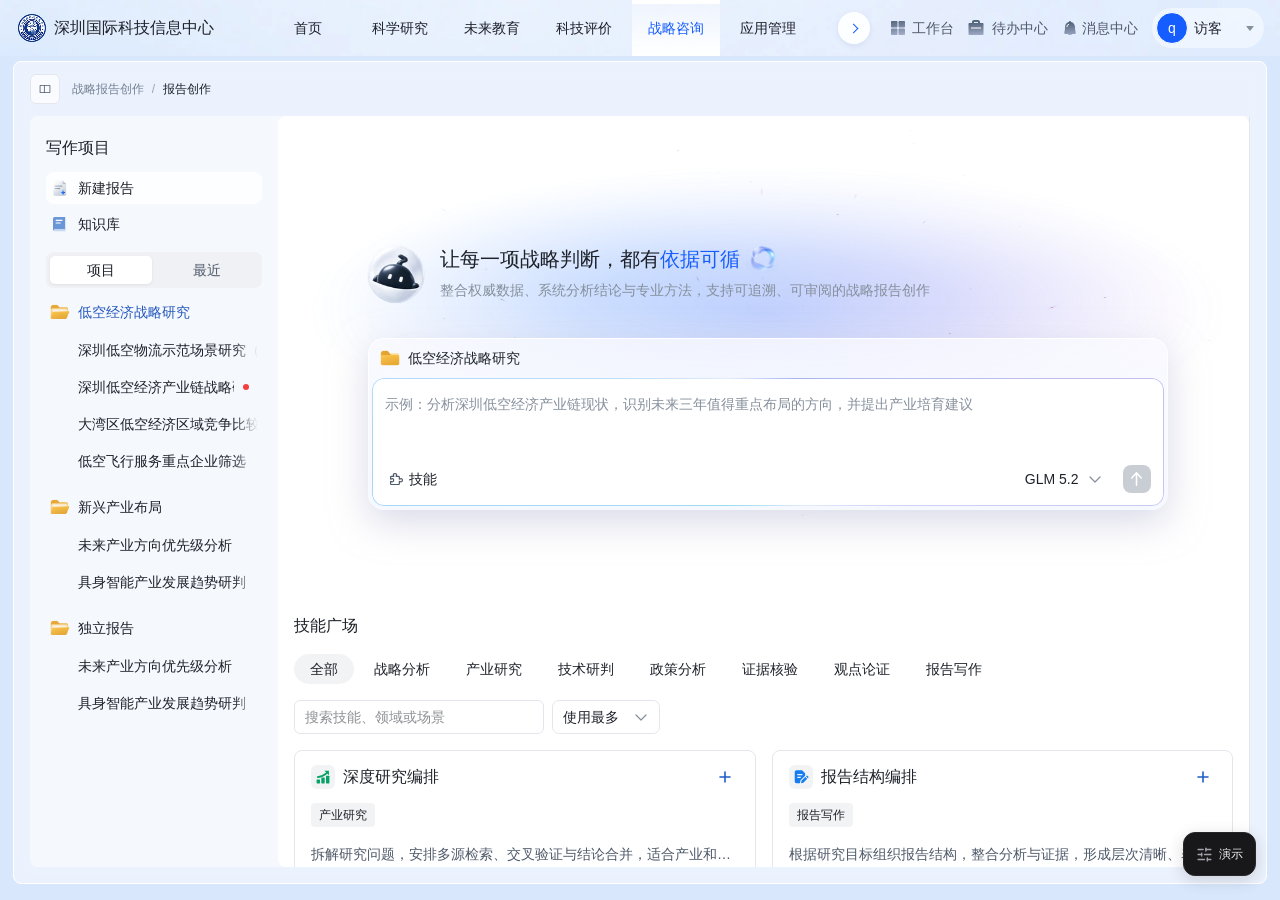
==== index.html @ f379f823 "按迁移需求调整报告大纲编辑、生成过程和成稿查看" ====
<!DOCTYPE html>
<html lang="zh-CN">
  <head>
    <meta charset="UTF-8" />
    <meta http-equiv="Content-Security-Policy" content="default-src 'none'; script-src 'self'; style-src 'self' 'unsafe-inline'; img-src 'self' data:; font-src 'self'; connect-src 'none'; form-action 'none'; base-uri 'none'; object-src 'none'; frame-src 'self'; worker-src 'none'">
    <meta name="referrer" content="no-referrer">
    <meta name="viewport" content="width=device-width, initial-scale=1.0" />
    <title>战略咨询 · 智能创作报告｜深圳国际科技信息中心</title>
    <script src="./assets/model-registry.js?v=acac9aefc975"></script>
    <script defer src="./assets/model-management.js?v=50a662c7a06e"></script>
    <script defer src="./assets/model-settings-route.js?v=9d9453cc9635"></script>
    <link rel="stylesheet" href="./assets/model-management.css?v=1a4a1f4fd257">
    <link rel="stylesheet" href="./assets/model-settings.css?v=d64afa337898">
    <script src="./assets/session-report-content.js?v=e255a6c7d89d"></script>
    <script src="./assets/skill-catalog.js?v=a72c9f628dfe"></script>
    <script src="./assets/session-reports.js?v=f24bbb77741a"></script>
    <script src="./assets/session-example.js?v=c5b3fd379ead"></script>
    <script type="module" crossorigin src="./assets/home-_0B7HH4c.js?v=271691c9808b"></script>
    <link rel="modulepreload" crossorigin href="./assets/FlowRouter-DaE8lE-W.js?v=b90302ca3113">
    <link rel="stylesheet" crossorigin href="./assets/FlowRouter-BiiN3n4-.css?v=4b60c6423805">
    <link rel="stylesheet" href="./assets/resource-libraries.css?v=59cd1330b99b">
    <link rel="stylesheet" href="./assets/skill-picker.css?v=b2ccf8cc7664">
    <link rel="stylesheet" href="./assets/skill-gallery-updates.css?v=fc68c3d01e63">

    <link rel="icon" type="image/png" href="./assets/portal-brand.png">
    <link rel="stylesheet" href="./assets/portal-topbar.css?v=4dbd33f7f216">
    <link rel="stylesheet" href="./assets/portal-navigation-scroll.css?v=28cd275243b8">
    <link rel="stylesheet" href="./assets/strategy-shell.css?v=2fd53569d5f2">
    <link rel="stylesheet" href="./assets/outline-review.css?v=1b943e0e6b43">
    <link rel="stylesheet" href="./assets/clarification-dock.css?v=96b7bb4806b4">
    <script defer src="./assets/portal-menu.js?v=59cfa9858699"></script>
    <script defer src="./assets/portal-navigation-scroll.js?v=41ed97416c3a"></script>
    <link rel="stylesheet" href="./assets/workspace-navigation.css?v=ef19a377187b">
    <link rel="stylesheet" href="./assets/writing-projects.css?v=554077d0253b">
    <link rel="stylesheet" href="./assets/report-composer-layout.css?v=b2a1b7ce0a19">
  </head>
  <body>
  <header class="site-header topbar" id="siteHeader">
    <div class="header-inner">
      <div class="brand-lockup">
        <a class="brand-home" href="https://icapk.github.io/gkx-ai-strategy-portal/" aria-label="返回深圳国际科技信息中心首页">
          <img src="assets/portal-brand.png" width="28" height="28" alt="">
          <span>深圳国际科技信息中心</span>
        </a>
      </div>
      <nav class="desktop-nav" id="desktopNav" aria-label="主导航">
        <a class="nav-trigger portal-glass-tab home-nav-trigger" href="https://icapk.github.io/gkx-ai-strategy-portal/">首页</a>
        <button class="nav-trigger portal-glass-tab" type="button" data-portal-group="research" aria-controls="megaMenu" aria-expanded="false">科学研究</button>
        <button class="nav-trigger portal-glass-tab" type="button" data-portal-group="education" aria-controls="megaMenu" aria-expanded="false">未来教育</button>
        <button class="nav-trigger portal-glass-tab" type="button" data-portal-group="evaluation" aria-controls="megaMenu" aria-expanded="false">科技评价</button>
        <button class="nav-trigger portal-glass-tab is-active" type="button" data-portal-group="strategy" aria-controls="megaMenu" aria-expanded="false" aria-current="true">战略咨询</button>
        <button class="nav-trigger portal-glass-tab" type="button" data-portal-group="applications" aria-controls="megaMenu" aria-expanded="false">应用管理</button>
        <button class="nav-trigger portal-glass-tab" type="button" data-portal-group="voice" aria-controls="megaMenu" aria-expanded="false">语音模块</button>
        <button class="nav-trigger portal-glass-tab" type="button" data-portal-group="subscriptions" aria-controls="megaMenu" aria-expanded="false">关键数据更新订阅推送系统</button>
        <button class="nav-trigger portal-glass-tab" type="button" data-portal-group="intelligence" aria-controls="megaMenu" aria-expanded="false">科技情报挖掘</button>
        <button class="nav-trigger portal-glass-tab" type="button" data-portal-group="aiStrategy" aria-controls="megaMenu" aria-expanded="false">AI战略咨询</button>
        <button class="nav-trigger portal-glass-tab" type="button" data-portal-group="aiEducation" aria-controls="megaMenu" aria-expanded="false">AI教育</button>
        <button class="nav-trigger portal-glass-tab" type="button" data-portal-group="aiResearch" aria-controls="megaMenu" aria-expanded="false">AI科研</button>
        <button class="nav-trigger portal-glass-tab" type="button" data-portal-group="permissions" aria-controls="megaMenu" aria-expanded="false">权限管理</button>
        <button class="nav-trigger portal-glass-tab" type="button" data-portal-group="review" aria-controls="megaMenu" aria-expanded="false">审核工作台</button>
        <button class="nav-trigger portal-glass-tab" type="button" data-portal-group="cluster" aria-controls="megaMenu" aria-expanded="false">集群服务</button>
      </nav>
      <div class="header-actions">
        <nav class="utility-nav" aria-label="快捷导航">
          <div class="utility-group">
            <button class="utility-trigger" type="button" aria-controls="portalWorkbenchMenu" aria-expanded="false"><span>工作台</span></button>
            <div class="utility-menu" id="portalWorkbenchMenu" hidden>
              <a class="utility-menu-entry" href="https://icapk.github.io/gkx-ai-strategy-portal/apps/research-reading/dist/index.html?view=research&amp;v=20260919-local-candidate">智能科研</a>
              <a class="utility-menu-entry" href="https://icapk.github.io/gkx-ai-strategy-portal/apps/research-reading/dist/index.html?view=reading&amp;v=20260919-local-candidate">智能阅读</a>
            </div>
          </div>
        </nav>
        <a class="utility-trigger ticket-service-button" href="https://icapk.github.io/gkx-ai-strategy-portal/portal-ticket-service.html?v=20261013-arco-buttons-1"><span>待办中心</span></a>
        <div class="message-center-wrap">
          <button class="message-center-button" type="button" aria-label="消息中心" aria-controls="portalMessageMenu" aria-expanded="false"><span class="message-center-label">消息中心</span></button>
          <div class="utility-menu" id="portalMessageMenu" hidden>
            <a class="utility-menu-entry" href="https://icapk.github.io/gkx-ai-strategy-portal/">前往门户查看消息</a>
          </div>
        </div>
        <button class="mobile-menu-button" id="mobileMenuButton" type="button" aria-label="打开导航菜单" aria-controls="mobileDrawer" aria-expanded="false">
          <svg viewBox="0 0 24 24" aria-hidden="true"><path d="M18 18v2H6v-2zm3-7v2H3v-2zm-3-7v2H6V4z"></path></svg>
        </button>
        <div class="profile-wrap">
          <button class="profile-button" type="button" aria-label="打开个人中心菜单" aria-controls="profileMenu" aria-expanded="false">
            <span class="profile-avatar" aria-hidden="true">q</span><span class="personal-trigger-label">访客</span>
          </button>
          <div class="profile-menu" id="profileMenu" hidden>
            <a class="profile-menu-item personal-center-entry" href="https://icapk.github.io/gkx-ai-strategy-portal/?page=personal-center">进入个人中心</a>
          </div>
        </div>
      </div>
    </div>
    <section class="mega-menu" id="megaMenu" aria-labelledby="megaMenuTitle" hidden>
      <div class="mega-inner">
        <h2 class="mega-menu-title" id="megaMenuTitle"></h2>
        <div class="mega-grid" id="megaGrid"></div>
      </div>
    </section>
  </header>
  <div class="mobile-backdrop" id="mobileBackdrop" hidden></div>
  <aside class="mobile-drawer" id="mobileDrawer" aria-label="移动端导航" hidden>
    <nav class="mobile-nav" id="mobileNav" aria-label="移动端主导航"></nav>
  </aside>
    <div id="root"></div>
  </body>
</html>
---- assets/model-management.css ----
.wm-settings {
  --wm-ink: #1d2939;
  --wm-muted: #627086;
  --wm-border: #dce4ef;
  --wm-blue: #165dff;
  box-sizing: border-box;
  width: 100%;
  height: 100%;
  overflow: auto;
  background: white;
  color: var(--wm-ink);
  font: 14px/1.55 -apple-system, BlinkMacSystemFont, "PingFang SC", "Microsoft YaHei", sans-serif;
  text-align: left;
}
.wm-settings *, .wm-settings *::before { box-sizing: border-box; }
.wm-settings .wm-layout {
  padding: 0 clamp(14px, 2vw, 28px) 24px;
}
.wm-settings button { font: inherit; cursor: pointer; }
.wm-settings :is(button, input):focus-visible {
  outline: 2px solid var(--wm-blue);
  outline-offset: 2px;
}
.wm-settings .wm-button svg {
  flex: none;
  width: 15px;
  height: 15px;
  fill: none;
  stroke: currentColor;
  stroke-width: 1.65;
  stroke-linecap: round;
  stroke-linejoin: round;
}
.wm-settings .wm-toolbar {
  display: flex;
  align-items: center;
  gap: 8px;
  min-height: 60px;
  padding: 12px 0;
}
.wm-settings h1, .wm-settings h2 {
  margin: 0;
  color: var(--wm-ink);
  font-weight: 600;
  letter-spacing: normal;
}
.wm-settings h1 { margin-inline-end: auto; font-size: 16px; line-height: 24px; }
.wm-settings h1:focus { outline: none; }
.wm-settings h2 { font-size: 18px; line-height: 26px; }
.wm-settings .wm-button {
  display: inline-flex;
  align-items: center;
  justify-content: center;
  gap: 7px;
  min-height: 34px;
  padding: 5px 14px;
  background: white;
  border: 1px solid #cdd7e5;
  border-radius: 6px;
  color: #33465f;
  font-size: 14px;
}
.wm-settings .wm-button:hover { background: #f5f8fd; border-color: #aabbd4; }
.wm-settings .wm-button.wm-primary { background: var(--wm-blue); border-color: var(--wm-blue); color: white; }
.wm-settings .wm-button.wm-primary:hover { background: #104bce; border-color: #104bce; }
.wm-settings .wm-table-scroll { overflow-x: auto; border: 1px solid var(--wm-border); border-radius: 7px; }
.wm-settings table { width: 100%; min-width: 600px; border-collapse: collapse; table-layout: fixed; text-align: left; }
.wm-settings .wm-col-name { width: 23%; }
.wm-settings .wm-col-address { width: 43%; }
.wm-settings .wm-col-state { width: 15%; }
.wm-settings .wm-col-actions { width: 19%; }
.wm-settings th, .wm-settings td { padding: 14px 16px; text-align: left; vertical-align: middle; }
.wm-settings th:first-child, .wm-settings td:first-child { padding-left: 24px; }
.wm-settings th {
  padding-block: 11px;
  background: #f5f8fc;
  border-bottom: 1px solid #e4eaf2;
  color: #4d5f78;
  font-size: 13px;
  font-weight: 550;
}
.wm-settings tbody tr + tr td { border-top: 1px solid #e8edf4; }
.wm-settings .wm-name { font-weight: 550; overflow-wrap: anywhere; }
.wm-settings .wm-address { color: #52657d; font-size: 13px; overflow-wrap: anywhere; }
.wm-settings .wm-default {
  display: inline-block;
  margin-left: 7px;
  padding: 1px 6px;
  vertical-align: 1px;
  border-radius: 4px;
  background: #edf3ff;
  color: #235ec6;
  font-size: 11px;
  line-height: 17px;
  font-weight: 500;
}
.wm-settings .wm-state {
  display: inline-flex;
  gap: 6px;
  align-items: center;
  padding: 2px 8px;
  border-radius: 5px;
  background: #f0f2f5;
  color: #657185;
  font-size: 12px;
  white-space: nowrap;
}
.wm-settings .wm-state::before { content: ""; width: 6px; height: 6px; border-radius: 50%; background: currentColor; }
.wm-settings .wm-state.wm-online { background: #eaf6ee; color: #26774b; }
.wm-settings .wm-actions { display: flex; align-items: center; flex-wrap: wrap; gap: 4px 12px; }
.wm-settings .wm-action { padding: 2px 0; background: none; border: 0; color: #1859ce; font-size: 13px; white-space: nowrap; }
.wm-settings .wm-action:hover { text-decoration: underline; }
.wm-settings .wm-empty { padding: 34px 16px; text-align: center; color: var(--wm-muted); }
.wm-settings .wm-result { margin: 12px 2px 0; color: #276742; }
.wm-settings :is(.wm-result, .wm-error):empty { display: none; }
.wm-settings .wm-result.wm-failure, .wm-settings .wm-error { color: #ac3535; }
.wm-settings .wm-dialog {
  position: fixed;
  inset: 0;
  width: min(460px, calc(100% - 32px));
  max-width: none;
  max-height: calc(100dvh - 32px);
  margin: auto;
  padding: 0;
  overflow: auto;
  border: 1px solid var(--wm-border);
  border-radius: 12px;
  background: white;
  box-shadow: 0 18px 64px #1a2b4d33;
  color: var(--wm-ink);
}
.wm-settings .wm-dialog:not([open]) { display: none; }
.wm-settings .wm-dialog::backdrop { background: #25344e52; }
.wm-settings .wm-dialog form { margin: 0; }
.wm-settings .wm-dialog h2 { padding: 19px 22px 14px; border-bottom: 1px solid #e8edf4; }
.wm-settings .wm-fields { display: grid; gap: 14px; padding: 17px 22px 20px; }
.wm-settings .wm-fields label { display: grid; gap: 6px; color: #344861; font-size: 13px; }
.wm-settings .wm-fields b { color: #bd4552; }
.wm-settings .wm-fields small { margin-left: 4px; color: var(--wm-muted); font-size: 12px; }
.wm-settings .wm-fields input {
  width: 100%;
  min-width: 0;
  height: 38px;
  padding: 7px 10px;
  border: 1px solid #c9d5e4;
  border-radius: 6px;
  background: white;
  color: var(--wm-ink);
  font: inherit;
}
.wm-settings .wm-fields input::placeholder { color: #8895a8; }
.wm-settings .wm-fields input:focus-visible { border-color: #6998ff; outline: 2px solid #e5eeff; outline-offset: 0; }
.wm-settings .wm-error { margin: 0; font-size: 13px; }
.wm-settings .wm-dialog footer { display: flex; justify-content: flex-end; gap: 8px; padding: 12px 22px; border-top: 1px solid #e8edf4; }
---- assets/model-settings.css ----
.workbench-model-menu-header {
  display: flex;
  align-items: center;
  justify-content: space-between;
  gap: 12px;
  padding: 6px 9px;
  font-size: 14px;
  line-height: 22px;
  font-weight: 550;
}
.model-settings-trigger {
  display: inline-grid;
  place-items: center;
  flex: none;
  width: 28px;
  height: 28px;
  border: 0;
  border-radius: 5px;
  background: transparent;
  color: #64748b;
  cursor: pointer;
}
.model-settings-trigger svg { width: 16px; height: 16px; }
.model-settings-trigger:hover, .model-settings-trigger:focus-visible {
  background: #edf3ff;
  color: #165dff;
}
.model-settings-trigger:focus-visible { outline: 2px solid #7da2f2; }
.workbench-model-default {
  margin-inline-start: 6px;
  padding: 1px 5px;
  border-radius: 4px;
  color: #285dc5;
  background: #edf3ff;
  font-size: 11px;
  line-height: 16px;
  white-space: nowrap;
}
.workbench-model-empty { padding: 8px; font-size: 13px; color: #65758b; }
#model-management-view { min-width: 0; min-height: 0; height: 100%; }
.workbench-model-option-name { min-width: 0; overflow-wrap: anywhere; }
---- assets/resource-libraries.css ----
/* Resource libraries share the typography and control sizes of the skill gallery. */
.lib-panel,.lib-dialog { color:var(--color-text); font-size:14px; line-height:1.55; text-align:start; }
.lib-panel { width:100%; min-width:0; padding-bottom:16px; }
.lib-toolbar { display:flex; align-items:center; justify-content:space-between; gap:12px; flex-wrap:wrap; margin-bottom:16px; }
.lib-grid { display:grid; grid-template-columns:repeat(2,minmax(0,1fr)); gap:14px; }
.lib-card { min-width:0; padding:16px 18px; border:1px solid var(--color-border); border-radius:10px; background:rgb(255 255 255 / 86%); }
.lib-dialog { position:fixed; inset:0; margin:auto; width:min(600px,calc(100% - 32px)); max-height:calc(100dvh - 32px); padding:0; border:1px solid #e2e7f0; border-radius:16px; background:linear-gradient(155deg,#fff 45%,#f7faff); overflow:hidden; box-shadow:0 18px 64px rgb(26 43 77 / 18%); }
.lib-dialog[open] { display:flex; flex-direction:column; }
.lib-dialog::backdrop { background:rgb(37 52 78 / 32%); backdrop-filter:blur(4px); }
.lib-head,.lib-foot { flex:none; display:flex; align-items:center; justify-content:space-between; gap:12px; padding:17px 22px; }
.lib-head h2 { min-width:0; overflow-wrap:anywhere; font-size:18px; line-height:26px; font-weight:600; }
.lib-head .close-button { flex:none; padding:0; cursor:pointer; }
.lib-head .close-button:hover { background:var(--color-hover); color:var(--color-secondary); }
.lib-body { min-height:0; padding:4px 22px 18px; overflow:auto; overscroll-behavior:contain; }
.lib-foot { border-top:1px solid var(--color-border); justify-content:flex-end; padding-block:12px; }
.lib-btn { display:inline-flex; align-items:center; justify-content:center; flex-shrink:0; padding:4px 10px; min-height:30px; border:1px solid var(--color-border); border-radius:6px; background:white; color:var(--color-text); font:inherit; font-size:13px; line-height:20px; cursor:pointer; }
.lib-btn:hover:not(:disabled) { background:#f3f6fc; color:var(--color-primary); }
.lib-btn.lib-primary { background:var(--color-primary); border-color:var(--color-primary); color:white; }
.lib-btn.lib-primary:hover:not(:disabled) { background:#124cd5; color:white; }
.lib-panel button:focus-visible,.lib-dialog :is(button,summary):focus-visible { outline:2px solid var(--color-primary); outline-offset:2px; }
.lib-btn:disabled { opacity:.48; cursor:default; }
.lib-field { min-width:0; padding:6px 10px; border:1px solid var(--color-border); border-radius:6px; background:white; color:var(--color-text); font:inherit; }
.lib-empty { padding:32px 16px; text-align:center; color:var(--color-secondary); line-height:1.65; }
.lib-tag { display:inline-block; border-radius:4px; padding:2px 7px; background:#f2f4f8; color:var(--color-secondary); font-size:12px; font-weight:400; }
.lib-muted { color:var(--color-secondary); font-size:13px; }
.lib-error { color:#a32c27; }
.assignment-body { display:grid; gap:16px; }
.assignment-layout { display:grid; grid-template-columns:minmax(140px,.88fr) minmax(0,1.4fr); gap:18px; }
.assignment-layout section { min-width:0; }
.assignment-layout h3 { font-size:14px; font-weight:600; margin:4px 0; }
.assignment-heading,.assignment-form-actions { display:flex; align-items:center; justify-content:space-between; gap:6px; }
.assignment-heading { min-height:32px; }
.assignment-list { list-style:none; padding:0; margin:6px 0 0; }
.assignment-list li { display:flex; align-items:center; gap:4px; }
.assignment-project { text-align:left; flex:1; overflow-wrap:anywhere; }
.assignment-project,.assignment-add { padding:5px 8px; border-radius:5px; }
.assignment-project[aria-pressed=true],.assignment-add:hover { background:#edf3ff; color:var(--color-primary); }
.assignment-task-list { display:grid; margin-top:10px; gap:4px; }
.assignment-task-list label { display:flex; gap:8px; align-items:center; overflow-wrap:anywhere; padding:4px; }
.assignment-task-list input { accent-color:var(--color-primary); }
.assignment-form { display:grid; gap:10px; padding:14px; border-radius:8px; background:#f1f5fb; }
.assignment-form label { display:grid; gap:4px; }
.assignment-form-actions { justify-content:flex-end; }
.lib-linked-files { margin-top:14px; display:grid; gap:5px; }
.lib-linked-files summary { cursor:pointer; }
.lib-linked-files pre { white-space:pre-wrap; overflow-wrap:anywhere; max-height:190px; overflow:auto; }
@media(max-width:760px) { .lib-grid {grid-template-columns:minmax(0,1fr);} }
@media(max-width:480px) { .lib-head,.lib-foot {padding:12px 14px;} .lib-body{padding:2px 14px 14px;} .assignment-layout{grid-template-columns:1fr;gap:8px;} }

.kb-library,.kb-stack,.kb-file-copy { display:grid;gap:12px;min-width:0; }
.kb-spread,.kb-actions,.kb-pages,.kb-foot { display:flex;align-items:center;gap:10px;flex-wrap:wrap; }
.kb-spread { justify-content:space-between; }
.kb-actions { gap:6px; }
.kb-pages,.kb-foot { justify-content:flex-end; }
.kb-grid { align-items:stretch; }
.kb-card { display:grid;align-content:space-between;gap:12px;min-width:0; }
.kb-card h3,.kb-card p,.kb-stack h3 { margin:0; }
.kb-title { padding:0;border:0;text-align:start;background:none;color:inherit;font:inherit;font-weight:600;cursor:pointer;overflow-wrap:anywhere; }
.kb-title:hover { color:#165dff; }
.kb-dialog.lib-dialog { position:fixed;inset:0;margin:auto;width:min(590px,calc(100vw - 32px));max-width:calc(100vw - 32px);max-height:calc(100dvh - 48px);padding:0;border:1px solid #e2e6f0;border-radius:16px;background:white;color:#1d2129;box-shadow:0 14px 65px #27385928; }
.kb-dialog[open] { display:flex;flex-direction:column;overflow:hidden; }
.kb-dialog::backdrop { background:#1d294749; }
.kb-dialog .lib-head,.kb-dialog .lib-foot { flex-shrink:0;padding:16px 22px; }
.kb-dialog .lib-foot { border-top:1px solid #eef0f5; }
.kb-dialog .lib-head h2 { font-size:18px;margin:0; }
.kb-dialog .kb-body { min-height:0;overflow:auto;padding:4px 22px 18px; }
.kb-stack > .lib-field { width:100%; }
.kb-stack > label { font-weight:500; }
.kb-stack label + .lib-field { margin-top:-6px; }
.kb-required,.kb-error,.kb-danger { color:#b72828; }
.kb-library { container-type:inline-size; }
.kb-list-toolbar { justify-content:flex-start; gap:8px 16px; margin-bottom:0; }
.kb-search-actions { display:flex; align-items:center; gap:8px; width:min(100%, 400px); }
.kb-search-actions .kb-search { flex:1 1 0; min-width:0; height:36px; }
.kb-search-actions .lib-primary { flex:none; height:36px; padding-inline:14px; white-space:nowrap; }
.kb-list-toolbar .kb-stats { margin-inline-start:auto; justify-content:flex-end; font-size:12px; }
.kb-stats { display:flex; flex-wrap:wrap; align-items:center; gap:4px 12px; }
.kb-stats > span + span { display:inline-flex; align-items:center; gap:12px; }
.kb-stats > span + span::before { content:""; flex:none; height:1em; border-inline-start:1px solid var(--color-border); }
.kb-welcome {
  display:grid; grid-template-columns:auto minmax(0,max-content); align-items:center;
  justify-content:center; gap:12px 20px; padding:22px 20px;
  border:1px solid #dfe7f4; border-radius:10px; background:linear-gradient(110deg,#f1f6ff,#f9fbff 65%,#f6f8fd);
}
.kb-welcome h3 { margin:0; color:var(--color-text); font-size:16px; font-weight:600; line-height:24px; }
.kb-welcome p { margin:3px 0 0; color:var(--color-secondary); line-height:21px; }
.kb-folder-art { position:relative; display:block; width:54px; height:48px; }
.kb-folder-art::before {
  content:""; position:absolute; inset:7px 4px 3px 2px; background:#5485d9;
  clip-path:polygon(0 0,36% 0,45% 12%,100% 12%,100% 100%,0 100%); border-radius:5px;
}
.kb-folder-paper {
  position:absolute; inset:6px 9px 10px 10px; background:linear-gradient(white,#eff5ff);
  border:1px solid #c3d5f1; border-radius:3px; transform:rotate(5deg);
}
.kb-folder-paper::before { content:""; position:absolute; top:5px; left:5px; width:50%; height:2px; background:#bccfee; }
.kb-folder-front {
  position:absolute; inset:18px 2px 3px 2px; transform:skewX(-6deg); transform-origin:left bottom;
  border:1px solid #6396ee; border-radius:4px 5px 6px 5px;
  background:linear-gradient(145deg,#98bfff,#558ced);
}
@container (max-width: 560px) {
  .kb-welcome { grid-template-columns:auto minmax(0,1fr); justify-content:start; gap:10px 14px; padding:16px; }
}
@container (max-width: 320px) {
  .kb-stats > span + span::before { display:none; }
}
.kb-actions [aria-pressed="true"] { color:#165dff;background:#eef4ff; }
.kb-upload { display:grid;gap:10px;padding:18px;border:1px dashed #c6d4ef;border-radius:10px;background:#f7faff; }
.kb-files { margin:0;padding:0;list-style:none; }
.kb-files > li { display:flex;align-items:center;justify-content:space-between;gap:10px;border-bottom:1px solid #edf0f5;padding:10px 0; }
.kb-files > li:last-child { border-bottom:0; }
.kb-files .kb-actions { flex-shrink:0; }
.kb-file-copy { gap:3px; }
.kb-file-copy strong,.kb-content,.kb-card p { overflow-wrap:anywhere; }
.kb-file-copy small { color:#687387;font-size:12px; }
.kb-content { max-height:46dvh;overflow:auto;white-space:pre-wrap;background:#f6f8fc;border-radius:10px;padding:15px;margin:0;font:inherit;line-height:1.7; }
.kb-link { color:#165dff; }
@media(max-width:590px) {
  .kb-dialog .lib-head,.kb-dialog .lib-foot {padding:12px 14px;}
  .kb-dialog .kb-body {padding:4px 14px 12px;}
  .kb-files > li {flex-wrap:wrap;}
}
.kb-upload { width:100%;align-content:center;justify-items:center;cursor:pointer;color:#384861; }
.kb-upload small { color:#687387;font-size:12px; }
.kb-upload[data-dragging="true"] { border-color:#165dff;background:#eaf2ff; }

.tpl-library { min-width: 0; }
.tpl-toolbar, .tpl-bar, .tpl-inline, .tpl-tags, .tpl-card-actions, .tpl-tabs {
  display: flex; flex-wrap: wrap; align-items: center; gap: 8px;
}
.tpl-toolbar { align-items: center; justify-content: flex-start; gap: 12px; margin-block: 12px 16px; }
.tpl-toolbar > .tpl-field {
  display: grid; grid-template-columns: max-content minmax(0,1fr); align-items: center;
  column-gap: 8px; min-width: min(100%,146px); flex: 0 1 158px;
}
.tpl-toolbar > .tpl-field:nth-child(3) { flex: 1 1 220px; }
.tpl-toolbar > .tpl-inline { flex: none; }
.tpl-toolbar :is(.lib-select-trigger, input, .lib-btn) { height: 36px; }
.tpl-bar { justify-content: space-between; margin-block: 16px; gap: 12px; }
.tpl-tabs { gap: 4px; }
.tpl-tabs .lib-btn { border-color: transparent; background: transparent; }
.tpl-tabs .lib-btn[aria-pressed=true] { color: var(--color-primary); background: #eaf1ff; }
.tpl-grid { align-items: stretch; }
.tpl-card { min-width: 0; display: flex; flex-direction: column; gap: 10px; }
.tpl-card header, .tpl-history, .tpl-picker article { display: flex; align-items: center; justify-content: space-between; flex-wrap: wrap; gap: 10px; }
.tpl-card h3, .tpl-dialog h3 { margin: 0; font-weight: 600; font-size: 16px; line-height: 24px; }
.tpl-card header small { flex-shrink: 0; }
.tpl-card-actions { margin-top: auto; }
.tpl-summary { margin: 0; color: var(--color-secondary); line-height: 1.65; }
.tpl-dialog.tpl-wide { width: min(680px, calc(100% - 24px)); }
.tpl-dialog-body { min-height: 0; overscroll-behavior: contain; overflow-wrap: anywhere; }
.tpl-dialog-body > h3 { margin: 18px 0 8px; }
.tpl-dialog-body > h3:first-child { margin-top: 0; }
.tpl-dialog-body > .tpl-tags { margin-block: 6px 10px; }
.tpl-form, .tpl-share-controls { display: grid; gap: 14px; }
.tpl-form > .lib-btn { justify-self: start; }
.tpl-share-controls { border-top: 1px solid var(--color-border); padding-top: 16px; margin-top: 18px; }
.tpl-field { display: flex; min-width: 0; flex-direction: column; gap: 5px; font-size: 14px; }
.tpl-field > span { color: var(--color-secondary); font-size: 13px; }
.tpl-field input, .tpl-field textarea, button.lib-select-trigger {
  min-width: 0; width: 100%; border-radius: 7px; border: 1px solid var(--color-border);
  background: white; color: var(--color-text); padding: 7px 10px; line-height: 1.5;
}
button.lib-select-trigger {
  display:flex; align-items:center; justify-content:space-between; gap:8px;
  text-align:start; cursor:pointer; font:inherit; line-height:1.5;
}
.lib-select-trigger::after {
  content:""; flex:none; width:16px; height:16px;
  background:var(--color-muted); mask:url("../figma/img.svg") center / contain no-repeat;
}
.lib-select-value { min-width:0; overflow:hidden; white-space:nowrap; text-overflow:ellipsis; }
.lib-select-menu {
  width:max(224px,var(--radix-dropdown-menu-trigger-width,0px));
  max-width:min(calc(100vw - 24px),var(--radix-dropdown-menu-content-available-width,100vw));
  min-width:0; text-align:start;
}
.tpl-field textarea { resize: vertical; min-height: 54px; }
button.lib-select-trigger:is(:focus-visible,[data-state="open"]) {
  border-color: var(--text-field-focus-border);
  outline: none;
}
@media (forced-colors: active) {
  button.lib-select-trigger:focus-visible { outline: 1px solid Highlight; outline-offset:-1px; }
  .lib-select-trigger::after { forced-color-adjust:none; background:ButtonText; }
}
.tpl-columns, .tpl-style { display: grid; grid-template-columns: repeat(2,minmax(0,1fr)); gap: 12px; }
.tpl-style { grid-template-columns: repeat(4,minmax(0,1fr)); }
.tpl-section { display: grid; min-width: 0; gap: 10px; border: 1px solid var(--color-border); padding: 10px 14px 14px; border-radius: 10px; }
.tpl-section legend { padding-inline: 4px; font-weight: 600; }
.tpl-section .tpl-inline > .tpl-field { flex-grow: 1; }
.tpl-outline { padding-left: 1.55em; list-style-type: decimal; }
.tpl-outline > li { padding: 4px 0 4px 3px; }
.tpl-outline p, .tpl-outline ul { color: var(--color-secondary); font-size: .9em; }
.tpl-outline ul { list-style: disc; padding-inline-start: 1.3em; }
.tpl-picker { display: grid; margin-top: 12px; }
.tpl-history, .tpl-picker article { padding-block: 12px; border-bottom: 1px solid var(--color-border); }
.tpl-history:last-child, .tpl-picker article:last-child { border: 0; }
.tpl-history small, .tpl-picker article small { display: block; color: var(--color-secondary); margin-top: 2px; }
.tpl-danger, .tpl-error { color: #ae3029; }
@media(max-width: 540px) {
  .tpl-toolbar > .tpl-field { flex: 1 1 calc(50% - 6px); }
  .tpl-columns, .tpl-style { grid-template-columns: repeat(2,minmax(0,1fr)); }
  .tpl-bar { align-items: start; }
}
.tpl-drop { position: relative; display: grid; gap: 4px; padding: 16px; background: #f7faff; border: 1px dashed #b2c5e5; border-radius: 8px; cursor: pointer; }
.tpl-drop small { color: var(--color-secondary); }
.tpl-drop input { inset: 0; position: absolute; opacity: 0; width: 100%; height: 100%; cursor: pointer; }
.tpl-drop:focus-within { outline: 2px solid var(--color-primary); outline-offset: 2px; }
---- assets/skill-picker.css ----
.skill-picker-menu {
  display: flex;
  flex-direction: column;
  width: min(320px, calc(100vw - 20px));
  max-height: min(296px, var(--radix-dropdown-menu-content-available-height));
  overflow: hidden;
}
.skill-picker-search { flex: none; padding: 4px; }
.strategy-workspace [data-choosing-skills] .composer-entry-line { min-height: 0; }
.skill-picker-search input { height: 32px; width: 100%; }
.skill-picker-list {
  min-height: 0;
  overflow-y: auto;
  overscroll-behavior: contain;
  scrollbar-width: thin;
}
.skill-picker-row {
  width: 100%; min-height: 36px; padding: 4px 8px; gap: 8px;
  text-align: start; cursor: pointer; color: var(--color-text);
}
.skill-picker-name { flex: 1; min-width: 0; overflow-wrap: anywhere; }
.skill-picker-row > svg { color: var(--color-primary); flex: none; }
.skill-picker-row:is(:hover,[data-highlighted]) { background: #f2f3f5; }
.skill-picker-row:focus { outline: none; }
.skill-picker-row:focus-visible { background: #e6e8ec; }
@media (forced-colors: active) {
  .skill-picker-row:focus-visible { outline: 2px solid Highlight; outline-offset: -2px; }
}
.skill-picker-empty { margin: 0; padding: 16px 10px; color: var(--color-secondary); font-size: 13px; text-align: center; }
@media (any-pointer: coarse) {
  .skill-picker-row { min-height: 44px; }
}
---- assets/skill-gallery-updates.css ----
.skill-gallery-filters {
  display: flex;
  flex-wrap: wrap;
  align-items: center;
  width: 100%;
  gap: 8px;
}
.skill-gallery-filters .lib-field {
  flex: 0 1 250px;
  min-width: 0;
  height: 34px;
  font-size: 14px;
}
.skill-gallery-filters button.lib-select-trigger {
  width: auto;
  min-width: 108px;
  height: 34px;
  padding-block: 4px;
  font-size: 14px;
}
.skill-search-empty {
  width: 100%;
  padding: 16px;
  text-align: center;
  color: var(--color-secondary);
  font-size: 14px;
}
.skill-card .skill-tags { flex-wrap: wrap; }
.skill-card { cursor: pointer; }
.skill-card [data-slot="card-header"] { flex-wrap: wrap; gap: 6px 10px; }
.skill-card .skill-detail-actions { margin-inline-start: auto; gap: 8px; }
.skill-card-title-button {
  padding: 0;
  border: 0;
  border-radius: 3px;
  background: transparent;
  color: inherit;
  font: inherit;
  text-align: start;
  cursor: pointer;
}
.skill-card-title-button:focus-visible,
.skill-task-button:focus-visible {
  outline: 2px solid var(--color-primary);
  outline-offset: 2px;
}
.skill-task-button {
  flex: none;
  display: inline-grid;
  place-items: center;
  width: 28px;
  height: 28px;
  padding: 0;
  border: 0;
  border-radius: 3px;
  background: transparent;
  box-shadow: none;
  color: #205cc8;
  cursor: pointer;
}
.skill-task-button:disabled { cursor: default; color: var(--color-primary); background: transparent; }
.skill-detail-primary:disabled { cursor: default; opacity: .6; }
.skill-task-button:is(:hover,:active):enabled { color: var(--color-primary); background: transparent; }
.skill-detail-footer { flex-wrap: wrap; }
@media (any-pointer: coarse) {
  .skill-task-button { width: 44px; height: 44px; }
}
.skill-detail-meta { display: flex; flex-wrap: wrap; align-items: center; gap: 4px 9px; }
.skill-detail-meta time { margin-top: 2px; color: var(--color-secondary); font-size: 12px; line-height: 18px; }
.skill-detail-dismiss { flex: none; margin-inline-start: auto; align-self: flex-start; cursor: pointer; }
.skill-detail-dismiss:hover { background: var(--color-hover); }
.skill-detail-examples li {
  padding: 0;
  border: 1px solid #e1e6ee;
  border-radius: 8px;
  background: #fff;
  color: var(--color-text);
}
.skill-detail-examples button {
  display: flex;
  width: 100%;
  justify-content: space-between;
  align-items: center;
  gap: 12px;
  min-height: 40px;
  padding: 8px 12px;
  border-radius: inherit;
  color: inherit;
  text-align: start;
  cursor: pointer;
}
.skill-detail-examples button:hover { background: #f5f6f8; }
.skill-example-insert {
  flex: none;
  color: #295bb9;
  font-size: 12px;
  font-weight: 500;
  line-height: 18px;
}
.skill-detail-scenarios {
  grid-template-columns: repeat(3, minmax(0, 1fr));
  gap: 0;
  padding: 14px 0;
  border-radius: 8px;
  background: #f0f3f8;
}
.skill-detail-scenarios > div {
  grid-template-columns: minmax(0, 1fr);
  align-content: start;
  gap: 4px;
  padding-inline: 14px;
}
.skill-detail-scenarios > div + div { border-inline-start: 1px solid #d8dfe9; }
.skill-detail-scenarios dt { font-weight: 600; }
.skill-detail-scenarios dd { font-size: 13px; line-height: 20px; }
@media (max-width: 500px) {
  .skill-detail-scenarios { grid-template-columns: minmax(0, 1fr); padding: 0 12px; }
  .skill-detail-scenarios > div {
    grid-template-columns: 5.25em minmax(0, 1fr);
    align-items: baseline;
    gap: 10px;
    padding: 10px 0;
  }
  .skill-detail-scenarios > div + div { border-inline-start: 0; border-top: 1px solid #d8dfe9; }
  .skill-detail-examples button { min-height: 44px; }
}
@media (max-width: 540px) {
  .skill-gallery-filters .lib-field { flex: 1 0 100%; }
  .skill-gallery-filters button.lib-select-trigger { min-width: 0; flex: 1; }
}
---- assets/portal-topbar.css ----
/* Portal header styles adapted from the shared homepage navigation. */
#siteHeader.site-header.topbar {
  --portal-tab-width: 88px;
  --portal-header-ink: #1d2129;
  --portal-header-blue: #165dff;
  position: sticky;
  z-index: 28;
  top: 0;
  display: block;
  grid-column: 1 / -1;
  width: 100%;
  min-width: 0;
  height: var(--portal-header-height, 56px);
  padding: 0;
  border: 0;
  color: var(--portal-header-ink);
  background:
    url("portal-header-background.webp") center -156px / max(100%, 2000px) 1016px no-repeat,
    linear-gradient(110deg, #d5e7fc, #e8f1fe 50%, #e0e5fc);
  font-family: "PingFang SC", "Microsoft YaHei", "Noto Sans CJK SC", Arial, sans-serif;
}

#siteHeader [hidden],
#mobileBackdrop[hidden],
#mobileDrawer[hidden] {
  display: none !important;
}

#siteHeader a,
#mobileDrawer a {
  text-decoration: none;
}

#siteHeader :focus-visible,
#mobileDrawer :focus-visible {
  outline: 2px solid rgba(22, 93, 255, .38);
  outline-offset: -2px;
}

#siteHeader .header-inner {
  display: flex;
  width: 100%;
  min-width: 0;
  height: 100%;
  align-items: stretch;
  gap: 16px;
  padding: 0 16px;
}

#siteHeader .brand-lockup {
  display: flex;
  flex: 0 0 200px;
  align-items: center;
}

#siteHeader .brand-home {
  display: inline-flex;
  width: 100%;
  height: 100%;
  align-items: center;
  gap: 8px;
  padding: 6px 2px;
  border-radius: 6px;
  color: var(--portal-header-ink);
  font-size: 16px;
  font-weight: 500;
  line-height: 24px;
  white-space: nowrap;
}

#siteHeader .brand-home img {
  display: block;
  flex: 0 0 28px;
  object-fit: contain;
}

#siteHeader .desktop-nav {
  display: flex;
  min-width: 0;
  flex: 1 1 auto;
  align-items: stretch;
  gap: 4px;
}

#siteHeader .nav-trigger {
  position: relative;
  display: inline-flex;
  min-width: var(--portal-tab-width);
  height: 100%;
  flex: 0 0 auto;
  align-items: center;
  justify-content: center;
  padding: 9px 8px;
  border: 0;
  border-radius: 2px;
  color: var(--portal-header-ink);
  background: transparent;
  font-size: 14px;
  line-height: 22px;
  white-space: nowrap;
  transition: color 150ms ease, background-color 150ms ease;
}

#siteHeader .nav-trigger:hover {
  color: var(--portal-header-blue);
  background: rgba(255, 255, 255, .16);
}

#siteHeader .nav-trigger:is(.is-active, .is-current, .is-open, [aria-current="page"], [aria-expanded="true"]) {
  border-radius: 0;
  color: var(--portal-header-blue);
  background: linear-gradient(180deg, rgba(255, 255, 255, .24), #fff);
  font-weight: 500;
}

#siteHeader .nav-trigger:is(.is-active, .is-current, .is-open, [aria-current="page"], [aria-expanded="true"], :focus-visible)::after {
  position: absolute;
  inset: 0 0 auto;
  height: 4px;
  background: #fff;
  content: "";
}

#siteHeader .header-actions,
#siteHeader .utility-nav {
  display: flex;
  flex: 0 0 auto;
  align-items: center;
}

#siteHeader .header-actions {
  margin-left: auto;
}

#siteHeader :is(.utility-group, .message-center-wrap, .profile-wrap) {
  position: relative;
  display: flex;
  align-items: center;
}

#siteHeader :is(.utility-trigger, .message-center-button) {
  position: relative;
  display: inline-flex;
  height: 32px;
  flex: 0 0 auto;
  align-items: center;
  justify-content: center;
  gap: 4px;
  padding: 6px 11px;
  border: 0;
  border-radius: 22px;
  color: #4e5969;
  background: transparent;
  font-size: 14px;
  line-height: 20px;
  white-space: nowrap;
}

#siteHeader .message-center-button {
  width: 100px;
  gap: 2px;
}

#siteHeader :is(.utility-trigger, .message-center-button):is(:hover, :focus-visible, [aria-expanded="true"]) {
  border-radius: 4px;
  color: var(--portal-header-blue);
  background: rgba(11, 94, 184, .08);
}

#siteHeader :is(.utility-nav .utility-trigger, .ticket-service-button, .message-center-button)::before {
  display: block;
  width: 20px;
  height: 20px;
  flex: 0 0 20px;
  background: var(--portal-header-icon) center / 20px 20px no-repeat;
  content: "";
}

#siteHeader .utility-nav .utility-trigger {
  --portal-header-icon: url("figma-home-20261029/header-workbench.svg");
}

#siteHeader .utility-nav .utility-trigger:is(:hover, :focus-visible, [aria-expanded="true"]) {
  --portal-header-icon: url("figma-home-20261029/header-workbench-hover.svg");
}

#siteHeader .ticket-service-button {
  --portal-header-icon: url("figma-home-20261029/header-todo.svg");
  gap: 6px;
}

#siteHeader .ticket-service-button:is(:hover, :focus-visible, [aria-expanded="true"]) {
  --portal-header-icon: url("figma-home-20261029/header-todo-hover.svg");
}

#siteHeader .message-center-button {
  --portal-header-icon: url("figma-home-20261029/header-message.svg");
}

#siteHeader .message-center-button:is(:hover, :focus-visible, [aria-expanded="true"]) {
  --portal-header-icon: url("figma-home-20261029/header-message-hover.svg");
}

#siteHeader .mobile-menu-button,
#siteHeader :is(.utility-trigger, .message-center-button) svg {
  display: none;
}

#siteHeader .profile-wrap {
  height: 100%;
  margin-left: 16px;
}

#siteHeader .profile-button {
  display: flex;
  width: 112px;
  height: 40px;
  align-items: center;
  gap: 6px;
  padding: 4px 8px 4px 4px;
  border: 0;
  border-radius: 30px;
  color: var(--portal-header-ink);
  background: rgba(255, 255, 255, .48);
  font-size: 14px;
  line-height: 22px;
  white-space: nowrap;
}

#siteHeader .profile-button:is(:hover, :focus-visible, [aria-expanded="true"]) {
  color: var(--portal-header-blue);
  background: rgba(255, 255, 255, .86);
}

#siteHeader .profile-avatar {
  display: grid;
  width: 32px;
  height: 32px;
  flex: 0 0 32px;
  place-items: center;
  border-radius: 50%;
  color: #fff;
  background: url("profile-avatar-fill.svg") center / contain no-repeat, url("profile-avatar-bg.svg") center / contain no-repeat;
  font-size: 14px;
  font-weight: 500;
  line-height: 1;
}

#siteHeader .personal-trigger-label {
  min-width: 0;
  overflow: hidden;
  text-overflow: ellipsis;
}

#siteHeader .profile-button::after {
  width: 12px;
  height: 12px;
  flex: 0 0 12px;
  margin-left: auto;
  background: url("profile-caret-down.svg") center / contain no-repeat;
  content: "";
}

#siteHeader :is(.utility-menu, .profile-menu) {
  position: absolute;
  z-index: 2;
  right: 0;
  width: 160px;
  max-width: calc(100vw - 32px);
  top: calc(100% + 4px);
  padding: 4px;
  border: 1px solid #e5e6eb;
  border-radius: 4px;
  background: #fff;
  box-shadow: 0 4px 10px rgba(0, 0, 0, .10);
}

#siteHeader .utility-menu::before {
  position: absolute;
  inset: -5px 0 auto;
  height: 5px;
  content: "";
}

#siteHeader .profile-menu {
  top: calc(100% - 6px);
  width: 232px;
  padding: 12px;
  border: 0;
  border-radius: 12px;
  box-shadow: 0 12px 36px rgba(35, 56, 97, .14);
}

#siteHeader :is(.utility-menu-entry, .profile-menu-item) {
  display: flex;
  min-height: 40px;
  align-items: center;
  justify-content: space-between;
  gap: 8px;
  padding: 0 12px;
  border-radius: 2px;
  color: var(--portal-header-ink);
  font-size: 14px;
  line-height: 22px;
}

#siteHeader .profile-menu-item {
  min-height: 44px;
  border-radius: 6px;
  color: #364152;
  font-weight: 500;
}

#siteHeader :is(.utility-menu-entry, .profile-menu-item):is(:hover, :focus-visible) {
  background: #f2f3f5;
}

#siteHeader .profile-menu-item:is(:hover, :focus-visible) {
  color: var(--portal-header-blue);
}

#siteHeader .mega-menu {
  position: absolute;
  inset: 100% 0 auto;
  border-bottom: 1px solid rgba(255, 255, 255, .90);
  background: linear-gradient(110deg, rgba(248, 251, 255, .99), rgba(234, 243, 255, .99));
  box-shadow: 0 12px 28px rgba(52, 84, 127, .08);
}

#siteHeader .mega-inner {
  position: relative;
  width: min(100%, 1440px);
  margin: 0 auto;
  padding: 24px 32px 28px 256px;
}

#siteHeader .mega-menu-title {
  position: absolute;
  top: 24px;
  left: 48px;
  display: flex;
  height: 44px;
  align-items: center;
  margin: 0;
  font-size: 20px;
  font-weight: 500;
  line-height: 28px;
}

#siteHeader .mega-grid {
  display: grid;
  grid-template-columns: repeat(3, minmax(0, 1fr));
  gap: 8px 40px;
}

#siteHeader .menu-entry,
#mobileDrawer .menu-entry {
  display: flex;
  width: 100%;
  min-height: 44px;
  align-items: center;
  justify-content: space-between;
  gap: 12px;
  padding: 0 12px;
  border-radius: 4px;
  color: #273446;
  font-size: 16px;
  line-height: 24px;
}

#siteHeader a.menu-entry:is(:hover, :focus-visible) {
  color: var(--portal-header-blue);
  background: #e8f3ff;
}

:is(#siteHeader, #mobileDrawer) .menu-entry[aria-disabled="true"] {
  color: #86909c;
}

#mobileBackdrop,
#mobileDrawer {
  display: none;
}

@media (1280px <= width <= 1359px) {
  #siteHeader .header-inner { gap: 8px; }
  #siteHeader .profile-wrap { margin-left: 8px; }
  #siteHeader :is(.utility-trigger, .message-center-button) { padding: 6px; }
  #siteHeader .message-center-button { width: 90px; }
}

@media (max-width: 1279px) {
  #siteHeader .header-inner {
    align-items: center;
    gap: 0;
  }

  #siteHeader .brand-lockup { flex: 0 0 auto; }
  #siteHeader .brand-home { height: 40px; font-size: 14px; }
  #siteHeader .header-actions { height: 40px; }
  #siteHeader :is(.desktop-nav, .utility-nav, .ticket-service-button, .mega-menu) { display: none; }

  #siteHeader .mobile-menu-button {
    display: grid;
    width: 20px;
    height: 20px;
    order: 1;
    place-items: center;
    padding: 0;
    border: 0;
    border-radius: 4px;
    color: #4e5969;
    background: transparent;
  }

  #siteHeader .mobile-menu-button svg {
    width: 20px;
    height: 20px;
    fill: currentColor;
    stroke: none;
  }

  #siteHeader .message-center-wrap { order: 2; margin-left: 12px; }
  #siteHeader .message-center-button { width: 20px; height: 20px; padding: 0; }
  #siteHeader :is(.message-center-label, .personal-trigger-label),
  #siteHeader .profile-button::after { display: none; }

  #siteHeader .profile-wrap { order: 3; }

  #siteHeader .profile-button {
    width: 32px;
    height: 32px;
    justify-content: center;
    padding: 3.2px;
  }

  #siteHeader .profile-avatar {
    width: 25.6px;
    height: 25.6px;
    flex-basis: 25.6px;
    font-size: 12px;
  }

  #siteHeader:has(#mobileMenuButton[aria-expanded="true"]) {
    z-index: 29;
    background: #fff;
    pointer-events: none;
  }

  #siteHeader:has(#mobileMenuButton[aria-expanded="true"]) :is(.brand-lockup, .message-center-wrap, .profile-wrap) {
    visibility: hidden;
  }

  #siteHeader #mobileMenuButton[aria-expanded="true"] {
    position: fixed;
    top: calc(var(--portal-header-height, 64px) + 4px);
    right: 16px;
    color: var(--portal-header-blue);
    pointer-events: auto;
  }

  #siteHeader #mobileMenuButton[aria-expanded="true"] svg { opacity: 0; }

  #siteHeader #mobileMenuButton[aria-expanded="true"]::before,
  #siteHeader #mobileMenuButton[aria-expanded="true"]::after {
    position: absolute;
    width: 14px;
    height: 1.5px;
    border-radius: 1px;
    background: currentColor;
    content: "";
  }

  #siteHeader #mobileMenuButton[aria-expanded="true"]::before { transform: rotate(45deg); }
  #siteHeader #mobileMenuButton[aria-expanded="true"]::after { transform: rotate(-45deg); }

  #mobileBackdrop,
  #mobileDrawer {
    position: fixed;
    inset: var(--portal-header-height, 64px) 0 0;
    display: block;
  }

  #mobileBackdrop { z-index: 27; background: rgba(29, 33, 41, .50); }

  #mobileDrawer {
    z-index: 28;
    overflow-y: auto;
    overscroll-behavior: contain;
    background: #fff;
    font-family: "PingFang SC", "Microsoft YaHei", "Noto Sans CJK SC", Arial, sans-serif;
  }

  #mobileDrawer .mobile-nav { padding: 43px 16px 34px; }

  #mobileDrawer .mobile-group {
    padding-bottom: 8px;
    border-bottom: 1px solid #e5e6eb;
  }

  #mobileDrawer .mobile-group + .mobile-group { padding-top: 8px; }

  #mobileDrawer .mobile-primary {
    display: flex;
    width: 100%;
    min-height: 32px;
    align-items: center;
    justify-content: space-between;
    gap: 12px;
    padding: 4px 0 4px 8px;
    border: 0;
    color: #1d2129;
    background: transparent;
    font-size: 16px;
    font-weight: 500;
    line-height: 24px;
    text-align: left;
  }

  #mobileDrawer :is(.mobile-chevron, .mobile-direct-icon) {
    width: 16px;
    height: 16px;
    flex: 0 0 16px;
    fill: none;
    stroke: #86909c;
    stroke-width: 1.5;
  }

  #mobileDrawer .mobile-chevron { transform: rotate(-90deg); }
  #mobileDrawer .mobile-primary[aria-expanded="true"] .mobile-chevron { transform: none; }

  #mobileDrawer .mobile-submenu {
    display: grid;
    gap: 12px;
    margin-top: 8px;
    padding: 12px 8px;
    border-radius: 4px;
    background: #f2f3f5;
  }

  #mobileDrawer .menu-entry {
    min-height: 30px;
    padding: 4px 8px;
    color: #4e5969;
    font-size: 14px;
    line-height: 22px;
  }

  #mobileDrawer a.menu-entry:is(:hover, :focus-visible) { color: #1d2129; background: #e5e6eb; }
}

@media (prefers-reduced-motion: reduce) {
  #siteHeader .nav-trigger { transition: none; }
}
---- assets/portal-navigation-scroll.css ----
/* Overflow controls inherit the portal header's glass treatment. */
.portal-nav-scroll { display: contents; }
.portal-nav-scroll-button { display: none; }

:is(#siteHeader, #recHeader, .lp-header) .portal-nav-scroll.is-desktop {
  position: relative;
  display: flex;
  flex: 1 1 0;
  min-width: 0;
  height: 100%;
  align-self: stretch;
}

:is(#siteHeader, #recHeader, .lp-header) .portal-nav-scroll.is-desktop > nav {
  display: flex;
  flex: 1 1 auto;
  width: 100%;
  min-width: 0;
  height: 100%;
  flex-wrap: nowrap;
  overflow-x: auto;
  overflow-y: hidden;
  overscroll-behavior-x: contain;
  scrollbar-width: none;
}

.portal-nav-scroll.is-desktop > nav::-webkit-scrollbar { display: none; }
.portal-nav-scroll.is-desktop > nav > * { flex: 0 0 auto; }

:is(#siteHeader, #recHeader, .lp-header) .portal-nav-scroll.is-desktop :is(.nav-trigger, .portal-glass-tab) {
  width: auto;
  min-width: var(--portal-tab-width, 88px);
  flex: 0 0 auto;
  white-space: nowrap;
}

.portal-nav-scroll.is-desktop.is-overflowing > nav {
  padding-inline: 40px;
  scroll-padding-inline: 40px;
  --nav-fade-start: 0px;
  --nav-fade-end: 0px;
  --nav-mask-start: 0px;
  --nav-mask-end: 0px;
  -webkit-mask-image: linear-gradient(to right, transparent var(--nav-mask-start), #000 var(--nav-fade-start), #000 calc(100% - var(--nav-fade-end)), transparent calc(100% - var(--nav-mask-end)));
  mask-image: linear-gradient(to right, transparent var(--nav-mask-start), #000 var(--nav-fade-start), #000 calc(100% - var(--nav-fade-end)), transparent calc(100% - var(--nav-mask-end)));
}

/* Keep all text out of the 40px arrow area; fade only in the next 24px. */
.portal-nav-scroll.is-desktop.is-overflowing[data-can-scroll-left="true"] > nav { --nav-mask-start: 40px; --nav-fade-start: 64px; }
.portal-nav-scroll.is-desktop.is-overflowing[data-can-scroll-right="true"] > nav { --nav-mask-end: 40px; --nav-fade-end: 64px; }

.portal-nav-scroll.is-desktop .portal-nav-scroll-button {
  position: absolute;
  z-index: 2;
  top: 50%;
  display: grid;
  width: 32px;
  height: 32px;
  place-items: center;
  border: 1px solid rgba(255, 255, 255, .8);
  border-radius: 50%;
  padding: 0;
  color: #165dff;
  background: rgba(255, 255, 255, .9);
  box-shadow: 0 2px 6px rgba(52, 84, 127, .1);
  cursor: pointer;
  transform: translateY(-50%);
  transition: color 150ms ease, background-color 150ms ease;
}

.portal-nav-scroll-button[hidden] { display: none !important; }
.portal-nav-scroll-button[data-direction="left"] { left: 4px; }
.portal-nav-scroll-button[data-direction="right"] { right: 4px; }
.portal-nav-scroll.is-desktop .portal-nav-scroll-button:is(:hover, :focus-visible) { color: #165dff; background: #fff; }
.portal-nav-scroll.is-desktop .portal-nav-scroll-button:active { background: #e8f3ff; }
.portal-nav-scroll.is-desktop .portal-nav-scroll-button:focus-visible { outline: 2px solid rgba(22, 93, 255, .4); outline-offset: 2px; }
.portal-nav-scroll-chevron { width: 7px; height: 7px; border-top: 1.5px solid currentColor; border-right: 1.5px solid currentColor; transform: translateX(-1px) rotate(45deg); }
.portal-nav-scroll-button[data-direction="left"] .portal-nav-scroll-chevron { transform: translateX(1px) rotate(-135deg); }

@media (prefers-reduced-motion: reduce) {
  .portal-nav-scroll.is-desktop .portal-nav-scroll-button { transition: none; }
}
---- assets/strategy-shell.css ----
/* Reserve the workbench's navigation row for the shared portal header. */
:root { --portal-header-height: 56px; }
#siteHeader.site-header.topbar {
  position: absolute;
  inset: 0 0 auto;
}
#root [data-node-id="1:162"] { display: none; }
#root [data-node-id="1:61"] {
  top: calc(var(--portal-header-height) + 5px);
  height: calc(100% - var(--portal-header-height) - 21px);
}
/* Project navigation is inside the workbench, including on wide displays. */
@media (width > 1700px) {
  #root { --panel-left: 16px; }
}
@media (max-width: 1279px) {
  :root { --portal-header-height: 64px; }
}

.cf-result-heading { display:flex; align-items:center; justify-content:space-between; gap:1rem; margin-bottom:12px; }
.cf-result-heading p { margin:0; }
.cf-report-result .cf-view-report { background:#305ce0; color:white; border-color:#305ce0; }
.cf-report-result .cf-view-report:hover { background:#234bbf; }

/* The report and its dialogs share only the right-hand workspace. */
.writing-scroll-content:has(>.workbench-pane-bar) { height:100%; min-height:0; padding:0; display:grid; grid-template-rows:54px minmax(0,1fr); }
.writing-scroll-content[data-workflow-active=true]>.workbench-pane-bar + .home-workflow-slot { min-height:0; }
.workbench-session-pane { height:100%; min-height:0; display:grid; grid-template-rows:minmax(0,1fr); overflow:hidden; color:#1d2939; font:14px/1.55 -apple-system,BlinkMacSystemFont,"PingFang SC","Microsoft YaHei",sans-serif; }
.workbench-pane-bar { display:flex; align-items:center; gap:16px; min-width:0; padding:0 16px; border-bottom:1px solid #edf0f5; font:13px/1.55 -apple-system,BlinkMacSystemFont,"PingFang SC","Microsoft YaHei",sans-serif; color:#657287; }
.workbench-pane-bar [aria-controls="writing-project-panel"] { position:relative; inset:auto; flex:none; margin:0; }
.workbench-pane-path { display:flex; align-items:center; gap:10px; min-width:0; }
.workbench-pane-path span { overflow:hidden; white-space:nowrap; text-overflow:ellipsis; }
.workbench-pane-path i { color:#c4ccda; font-style:normal; }
.workbench-pane-path strong { color:#35455d; font-weight:550; white-space:nowrap; }
.workbench-report-frame { display:block; width:100%; height:100%; min-height:0; border:0; background:white; }
.workbench-session-empty { padding:36px; color:#657287; }
.sidebar-actions { display:grid; gap:3px; width:100%; padding-bottom:12px; border-bottom:1px solid #d6e0ee; }
.sidebar-libraries { display:grid; gap:2px; }
.sidebar-libraries button { display:flex; align-items:center; gap:10px; width:100%; padding:5px 6px; border:0; border-radius:7px; background:transparent; color:var(--color-text); font-size:14px; line-height:22px; text-align:left; cursor:pointer; }
.sidebar-libraries :is(img,svg) { width:16px; height:16px; margin:0 1px; flex:none; color:#566880; }
.sidebar-libraries button:hover { background:#ffffffce; }
.sidebar-libraries button[aria-current="page"] { color:var(--color-primary); background:#e7efff; font-weight:500; }
.sidebar-libraries button:focus-visible,.project-session-list:focus-visible { outline:2px solid #4d79ef; outline-offset:-2px; }
.project-session-list { overscroll-behavior-y:contain; }
.writing-scroll-content[data-library-page]>.home-workflow-slot { display:none; }
.workbench-library-view { min-height:0; min-width:0; overflow:auto; overscroll-behavior:contain; padding:clamp(18px,2.4vw,36px); }
.workbench-library-view > .lib-panel { max-width:1260px; margin-inline:auto; }
.generation-workspace { min-height:0; display:grid; grid-template-columns:minmax(0,1fr); background:#fff; }
.generation-workspace[data-process=true] { grid-template-columns:minmax(0,1fr) minmax(0,1fr); }
.generation-thread, .generation-process { overflow:auto; min-width:0; padding:clamp(20px,2.3vw,40px); overscroll-behavior:contain; }
.generation-thread-inner { max-width:740px; margin:0 auto; }
.generation-query { width:fit-content; max-width:90%; margin:0 0 28px auto; padding:10px 16px; background:#f1f4f8; border-radius:12px 12px 3px 12px; white-space:pre-wrap; overflow-wrap:anywhere; }
.generation-message { display:flex; align-items:baseline; gap:8px; margin:20px 0 14px; }
.generation-mark { flex:none; align-self:flex-start; display:grid; place-items:center; width:22px; height:22px; border-radius:50%; color:#fff; background:#315be9; }
.generation-outline,.generation-plan { border:1px solid #e1e6ee; border-radius:8px; }
.generation-outline summary { display:flex; align-items:center; gap:10px; cursor:pointer; padding:10px 14px; background:#f5f6f8; border-radius:inherit; list-style:none; }
.generation-outline summary::-webkit-details-marker { display:none; }
.generation-outline summary::after { content:'⌄'; color:#738095; }
.generation-outline[open] summary::after { transform:rotate(180deg); }
.generation-confirmed { margin-left:auto; color:#137349; background:#e4f5ea; padding:2px 7px; border-radius:4px; font-size:12px; }
.generation-outline-body { padding:12px 18px; overflow-wrap:anywhere; }
.generation-outline-body :is(ol,ul) { padding-left:21px; margin:4px 0; }
.generation-outline-body ol { list-style:decimal; }
.generation-outline-body ul { list-style:disc; }
.generation-status { display:inline-flex; align-items:center; gap:8px; border:0; border-radius:22px; background:#eef3ff; color:#324d8f; padding:6px 12px; text-align:left; font:inherit; font-size:13px; cursor:pointer; }
.generation-caret { font-size:18px; line-height:1; }
.generation-spinner { flex:none; width:12px; height:12px; border:2px solid #d0dcfc; border-top-color:#365bdb; border-radius:50%; animation:generation-spin 1.2s linear infinite; }
@keyframes generation-spin { to {transform:rotate(360deg)} }
@media(prefers-reduced-motion:reduce){.generation-spinner {animation:none;}}
.generation-plan { margin-top:22px; padding:14px 16px; }
.generation-meter-label { display:flex; align-items:center; justify-content:space-between; gap:10px; font-size:13px; }
.generation-meter-label span { color:#6b778b; font-variant-numeric:tabular-nums; }
.generation-plan progress { width:100%; height:4px; display:block; margin:10px 0 8px; border:0; border-radius:10px; appearance:none; background:#edf1f8; color:#476be2; }
.generation-plan progress::-webkit-progress-bar { border-radius:10px; background:#edf1f8; }
.generation-plan progress::-webkit-progress-value { border-radius:10px; background:#476be2; }
.generation-plan progress::-moz-progress-bar { background:#476be2; }
.generation-chapters { list-style:none; padding:0; margin:0; }
.generation-chapters li { display:grid; grid-template-columns:14px minmax(0,1fr) auto; align-items:baseline; gap:7px; padding:6px 0; font-size:13px; overflow-wrap:anywhere; }
.generation-chapters small,.generation-note { color:#627086; font-size:12px; }
.generation-note { margin-top:12px; }
.generation-dot { align-self:center; width:12px; height:12px; border:1px solid #c8d2e1; border-radius:50%; display:grid; place-content:center; font-size:9px; }
.generation-chapters [data-state=current] .generation-dot { border:3px solid #5676de; }
.generation-chapters [data-state=done] .generation-dot { background:#169b60; color:white; border-color:#169b60; }
.generation-process { display:flex; flex-direction:column; border-left:1px solid #e2e7ee; padding-top:22px; }
.generation-process > header { display:flex; align-items:center; justify-content:space-between; border-bottom:1px solid #e7eaf0; padding-bottom:10px; }
.generation-close { color:#697689; font-size:22px; line-height:28px; width:30px; cursor:pointer; border:0; border-radius:5px; background:transparent; }
.generation-close:hover { background:#f0f4fa; }
.generation-starting { flex:1; display:flex; justify-content:center; align-items:center; flex-direction:column; gap:4px; color:#657287; }
.generation-loading-dots { color:#3a61de; letter-spacing:3px; font-weight:700; font-size:19px; }
.generation-process-log section { border-left:2px solid #d7e4dc; padding:1px 0 8px 14px; margin:16px 0; }
.generation-process-log section[data-current=true] { border-color:#5377e2; }
.generation-process-log small { color:#50735c; }
.generation-process-log section[data-current=true] small { color:#3657c5; }
.generation-process-log h3 { font-size:14px; margin:3px 0; }
.generation-process-log p { font-size:13px; color:#616f83; white-space:pre-line; overflow-wrap:anywhere; margin:0; }
---- assets/outline-review.css ----
.outline-review {
  --outline-ink: #1d2129;
  --outline-muted: #667085;
  --outline-line: #e5e6eb;
  --outline-blue: #165dff;
  --outline-paper: #f6f7f9;
  width: 100%;
  max-width: 810px;
  margin: 10px auto 22px;
  color: var(--outline-ink);
  font: 14px/1.55 -apple-system, BlinkMacSystemFont, "PingFang SC", "Microsoft YaHei", sans-serif;
}
.outline-review *, .outline-review *::before {box-sizing: border-box;}
.outline-review :is(h2,h3,h4,p,ol,ul,li,fieldset,legend) {margin: 0;}
.outline-review :is(ol,ul) {list-style:none; padding:0;}
.outline-review :is(button,input,textarea,select) {font: inherit;}
.outline-review :is(button,summary,select) {cursor:pointer;}
.outline-review button:disabled {cursor:not-allowed; opacity:.48;}
.outline-review :is(button,summary,input,textarea,select,[tabindex]):focus-visible {outline:2px solid #165dff;outline-offset:2px;}
.outline-card {border:1px solid var(--outline-line);border-radius:10px;background:#fff;}
.outline-card-head {display:flex;align-items:center;justify-content:space-between;min-height:44px;padding:9px 18px;list-style:none;background:#f1f2f5;border-radius:9px;color:var(--outline-ink);}
.outline-card[open] > .outline-card-head {border-radius:9px 9px 0 0;}
.outline-card-head::-webkit-details-marker, .outline-advanced>summary::-webkit-details-marker {display:none;}
.outline-card-head h2 {font-size:16px;font-weight:600;line-height:24px;color:inherit;}
.outline-card-head svg {color:#5f6876;transform:rotate(-90deg);}
.outline-card[open] > .outline-card-head svg {transform:none;}
.outline-card-body {padding:19px 22px 16px;}
.outline-review .outline-template {margin:0 0 12px;font-size:12px;color:var(--outline-muted);}
.outline-group {display:grid;grid-template-columns:80px minmax(0,1fr);position:relative;align-items:start;gap:12px;padding-bottom:12px;}
.outline-group:before {content:'';position:absolute;left:73px;top:11px;bottom:-12px;border-left:1px solid var(--outline-line);}
.outline-sections>.outline-group:last-child:before {bottom:12px;}
.outline-rail {display:flex;align-items:center;justify-content:space-between;min-height:25px;position:relative;}
.outline-rail:after {content:'';display:block;flex:none;width:8px;height:8px;margin-right:2px;border-radius:50%;background:#bdc5d1;border:2px solid #fff;box-shadow:0 0 0 1px var(--outline-line);}
.outline-rail :is(span,select) {width:57px;min-height:24px;text-align:center;text-align-last:center;padding:2px 4px;border:0;border-radius:4px;background:#edf2fb;color:#40516c;font-size:12px;line-height:20px;}
.outline-rail select {appearance:auto;}
.outline-paper {min-width:0;padding:5px 7px;background:var(--outline-paper);border-radius:4px;}
.outline-node {min-width:0;padding:6px 7px;border:1px solid transparent;border-radius:4px;}
.outline-paper.outline-node {padding:8px 13px;}
.outline-node:focus-within,.outline-node:hover,.outline-placeholder:focus-within {background:#fff;border-color:#dce2ed;}
.outline-node-line,.outline-block-tools {display:flex;align-items:center;gap:5px;}
.outline-grip {flex:none;display:inline-flex;cursor:grab;color:#8993a3;}
.outline-grip:active {cursor:grabbing;}
.outline-grip svg {width:14px;}
.outline-node-actions,.outline-move {display:inline-flex;align-items:center;gap:1px;flex:none;}
.outline-node-actions {margin-left:auto;}
.outline-move {opacity:0;}
.outline-node:hover .outline-move,.outline-node:focus-within .outline-move,.outline-placeholder:hover .outline-move,.outline-placeholder:focus-within .outline-move {opacity:1;}
.outline-icon {width:27px;height:27px;padding:3px;display:inline-grid;place-items:center;border:0;border-radius:4px;background:transparent;color:#666f7e;}
.outline-icon:hover:not(:disabled) {background:#eaf1ff;color:var(--outline-blue);}
.outline-name,.outline-description {width:100%;min-width:0;padding:4px 6px;border:1px solid transparent;border-radius:3px;line-height:22px;background:transparent;color:var(--outline-ink);}
.outline-review .outline-name {font-weight:550;}
.outline-review .outline-description {font-size:13px;color:#535f70;}
.outline-review :is(.outline-name,.outline-description)::placeholder {color:#9aa1ad;}
.outline-review :is(.outline-name,.outline-description):focus {outline:none;box-shadow:0 0 0 1px #6b97ff;background:#fff;}
.outline-review .outline-sublist {padding-left:22px;}
.outline-sub {margin-top:4px;}
.outline-advanced {margin:1px 0 1px 5px;}
.outline-advanced>summary {list-style:none;display:inline-flex;align-items:center;gap:2px;font-size:12px;line-height:23px;color:#475566;}
.outline-advanced>summary svg {width:13px;height:13px;transform:rotate(-90deg);}
.outline-advanced[open]>summary svg {transform:none;}
.outline-advanced fieldset {padding:6px 1px 8px;border:0;display:grid;grid-template-columns:1.4fr 1fr .9fr 1.1fr;gap:6px;}
.outline-advanced legend {font-size:13px;font-weight:550;padding:3px 0 0;}
.outline-advanced label,.outline-placeholder-editor label {font-size:12px;color:#526073;min-width:0;}
.outline-advanced :is(input,select),.outline-placeholder-editor :is(input:not([type=checkbox]),select,textarea) {display:block;width:100%;padding:5px 7px;margin-top:3px;border:1px solid #cfd6e1;border-radius:4px;background:white;color:var(--outline-ink);font-size:13px;line-height:20px;}
.outline-add-chapter {margin-left:92px;width:calc(100% - 92px);min-height:31px;display:flex;align-items:center;justify-content:flex-start;gap:4px;padding:5px 10px;color:var(--outline-blue);background:var(--outline-paper);border:0;border-radius:3px;font-size:13px;}
.outline-add-chapter:hover {background:#edf2ff;}
.outline-materials {margin-top:20px;}
.outline-materials h3 {font-size:15px;font-weight:600;}
.outline-materials h4 {display:flex;align-items:center;gap:7px;margin:10px 0 8px;font-size:14px;font-weight:500;}
.outline-materials h4:before {content:'';height:13px;width:3px;border-radius:2px;background:var(--outline-blue);}
.outline-drop {position:relative;display:flex;align-items:center;justify-content:center;flex-direction:column;gap:5px;min-height:126px;border:1px dashed #d5dbe5;border-radius:5px;background:#f5f6f8;color:#445166;cursor:pointer;text-align:center;padding:12px;}
.outline-drop>svg {margin-bottom:2px;color:#6d7887;width:19px;height:19px;}
.outline-drop small,.outline-files small {font-size:12px;color:var(--outline-muted);}
.outline-drop input {position:absolute;inset:0;opacity:0;width:100%;height:100%;cursor:pointer;}
.outline-drop:focus-within,.outline-drop[data-drag=true],.outline-drop:hover {border-color:#7ea3ff;background:#f1f5ff;}
.outline-review .outline-files {display:grid;gap:5px;margin-top:8px;}
.outline-files li {display:flex;align-items:center;gap:7px;min-width:0;padding:5px 8px;border:1px solid var(--outline-line);border-radius:4px;}
.outline-files li>svg {flex:none;color:#6f7f9a;}
.outline-files li>small,.outline-files li>.outline-icon {margin-left:auto;flex:none;}
.outline-file-link {color:#2859bb;overflow-wrap:anywhere;min-width:0;text-align:left;background:transparent;border:0;padding:2px;}
.outline-footer {padding:12px 18px;border-top:1px solid var(--outline-line);}
.outline-footer-actions,.outline-run-actions {display:flex;align-items:center;gap:8px;}
.outline-footer-actions {justify-content:space-between;}
.outline-btn {display:inline-flex;align-items:center;justify-content:center;gap:5px;min-height:33px;padding:5px 14px;border:1px solid transparent;border-radius:5px;background:var(--outline-blue);color:white;white-space:nowrap;font-size:13px;}
.outline-btn:hover:not(:disabled) {background:#0e4dd9;}
.outline-cancel {color:#4e5969;background:#f1f2f5;}
.outline-cancel:hover:not(:disabled) {background:#e4e7ed;}
.outline-placeholder-menu {position:relative;}
.outline-popover {position:absolute;bottom:calc(100% + 5px);left:0;padding:5px;min-width:154px;border:1px solid #e2e6ef;border-radius:6px;box-shadow:0 5px 20px #172d521f;background:#fff;z-index:7;}
.outline-popover button {display:block;width:100%;text-align:left;padding:5px 9px;border:0;border-radius:3px;background:none;color:var(--outline-ink);}
.outline-popover button:hover {background:#f0f4ff;color:var(--outline-blue);}
.outline-review .outline-alert {margin:8px 0 0;color:#af4035;font-size:13px;}
.outline-placeholder {margin:8px 4px 6px 22px;padding:8px 10px;border:1px solid #dce2ed;border-radius:5px;background:white;}
.outline-block-tools {font-size:12px;color:#55627b;margin-bottom:7px;}
.outline-block-tools .outline-move {margin-left:auto;}
.outline-placeholder-editor {display:grid;gap:8px;}
.outline-placeholder-editor label {display:block;}
.outline-placeholder-editor textarea {min-height:55px;resize:vertical;}
.outline-placeholder-editor :is(h4,summary) {font-size:13px;color:var(--outline-ink);}
.outline-placeholder-fields {display:grid;grid-template-columns:repeat(2,minmax(0,1fr));gap:7px;}
.outline-placeholder-editor input[type=checkbox] {vertical-align:middle;}
.outline-placeholder-editor button {color:#255abe;background:#eef3ff;padding:4px 8px;border:0;border-radius:4px;font-size:12px;}
.outline-placeholder-preview {overflow-x:auto;}
.outline-placeholder-preview img {display:block;max-width:100%;height:auto;}
.outline-placeholder-preview table {width:100%;border-collapse:collapse;font-size:12px;}
.outline-placeholder-preview :is(th,td) {border:1px solid #dbe1eb;padding:4px 6px;text-align:left;}
.outline-placeholder-preview th {background:#f2f5fa;}
.outline-dialog-backdrop {position:fixed;inset:0;z-index:120;display:grid;place-items:center;background:#10182850;}
.outline-dialog {width:min(350px,90vw);padding:22px;border-radius:11px;background:white;box-shadow:0 12px 50px #15233a2b;}
.outline-dialog h3 {font-size:16px;font-weight:600;}
.outline-dialog p {margin:8px 0 18px;color:var(--outline-muted);}
.outline-dialog>div {display:flex;justify-content:flex-end;gap:8px;}
.cf-approved-outline {margin:0 0 12px;font-size:13px;color:#405271;}
.cf-approved-outline summary {width:fit-content;cursor:pointer;padding:4px 0;}
.cf-approved-outline[open] .lib-generated-outline {margin-top:6px;}
---- assets/clarification-dock.css ----
.writing-scroll-content[data-docked-clarification=true] {
  height: 100%;
  padding: 0;
  overflow: hidden;
}

.writing-scroll-content[data-docked-clarification=true] > .home-workflow-slot {
  display: none;
}

.clarification-workspace {
  --cf-ease: cubic-bezier(.22, 1, .36, 1);
  position: absolute;
  inset-block: 42px 16px;
  left: calc(50% + 4px);
  transform: translateX(-50%);
  width: min(792px, calc(100% - 38px));
  min-height: 0;
  display: flex;
  flex-direction: column;
  container-type: size;
}

.clarification-workspace .home-conversation-history {
  flex: 1 1 0;
  min-height: 0;
  overflow: hidden auto;
  overscroll-behavior: contain;
  scrollbar-width: thin;
}

.clarification-workspace .white-clarification-dock {
  flex: 0 0 auto;
  overflow: hidden;
  border: 1px solid #e5e6eb;
  border-radius: 12px;
  background: white;
  box-shadow: 0 2px 10px #18181b08;
}

.white-clarification-dock[data-cf-dock-empty=true] {
  border-color: transparent;
  background: transparent;
  box-shadow: none;
}

.white-clarification-dock:has(.cf-follow-up textarea:focus) {
  border-color: #165dff;
}

.white-clarification-dock .cf-conversation {
  min-height: 0;
  padding: 0;
}

body:has([data-docked-clarification=true]) .cf-controls-host .cf-demo-panel {
  top: 63px;
  bottom: auto;
}

@media (max-width: 760px) {
  .clarification-workspace {
    inset-block: 44px 10px;
    left: 50%;
  }
}

.home-conversation-history:empty {
  display: none;
}

.cf-history-host {
  flex: 0 0 auto;
}

.cf-history-host .cf-conversation-history {
  display: flow-root;
  padding: 18px 0 6px;
  overflow-wrap: anywhere;
}

.cf-history-host .cf-user-message {
  margin-bottom: 20px;
}

.cf-request-label {
  display: block;
  margin-bottom: 4px;
  color: #4e5969;
  font-size: 11px;
  font-weight: 500;
}

.cf-history-host .cf-agent-note {
  align-items: center;
  margin-bottom: 12px;
}

.cf-history-host .cf-agent-note p {
  margin: 0;
  color: #4e5969;
  font-size: 14px;
}

.cf-history-host .cf-clarification-submitted {
  font-size: 13px;
  line-height: 22px;
}

.cf-thinking-status {
  color: #4e5969;
}

.cf-thinking-status > span:last-child {
  animation: cf-thinking-pulse 1.6s ease-in-out infinite;
}

@keyframes cf-thinking-pulse {
  50% { opacity: .5; }
}

.cf-stage-reveal {
  display: grid;
  grid-template-rows: 1fr;
}

.cf-stage-content {
  min-height: 0;
  overflow: hidden;
}

.cf-home-flow .cf-composer-stage .cf-action-panel,
.cf-home-flow .cf-composer-stage .cf-kokonut-card {
  width: 100%;
  max-width: none;
  margin-left: 0;
}

.cf-recognition-trace {
  margin: 0 0 12px 41px;
  max-width: min(540px, calc(100% - 41px));
}

.cf-dock-panel {
  padding: 16px 16px 12px;
}

.cf-dock-header {
  display: flex;
  align-items: center;
  justify-content: space-between;
  gap: 10px;
  padding: 0 4px 10px;
}

.cf-dock-header h2 {
  margin: 0;
  color: #1d2129;
  font-size: 16px;
  line-height: 1.45;
  font-weight: 600;
}

.cf-dock-header h2:focus {
  outline: none;
}

.cf-dock-nav {
  display: flex;
  align-items: center;
  gap: 3px;
  color: #4e5969;
  white-space: nowrap;
  font-size: 12px;
  font-variant-numeric: tabular-nums;
}

.cf-arrow-forward {
  transform: rotate(180deg);
}

.cf-arrow-up {
  transform: rotate(90deg);
}

.cf-dock-options {
  display: grid;
  gap: 3px;
  margin: 0;
  padding: 0;
  list-style: none;
}

.cf-dock-option {
  display: grid;
  grid-template-columns: 24px minmax(0, 1fr) 16px;
  align-items: center;
  gap: 10px;
  width: 100%;
  min-height: 41px;
  padding: 7px 10px;
  border-radius: 9px;
  color: #1d2129;
  text-align: left;
  font-size: 14px;
  overflow-wrap: anywhere;
  cursor: pointer;
}

.cf-dock-option:is(:hover,:focus-visible,[data-chosen=true]) {
  background: #f2f3f5;
}

.cf-dock-option kbd {
  display: grid;
  width: 23px;
  height: 23px;
  place-items: center;
  border-radius: 6px;
  background: #f2f3f5;
  color: #4e5969;
  font: inherit;
  font-size: 12px;
}

.cf-dock-option:is(:hover,:focus-visible,[data-chosen=true]) kbd {
  background: #e5e6eb;
  color: #1d2129;
}

.cf-dock-option svg {
  width: 14px;
  height: 14px;
  opacity: 0;
}

.cf-dock-option:is(:hover,:focus-visible,[data-chosen=true]) svg {
  opacity: 1;
}

.cf-dock-footer {
  display: flex;
  align-items: center;
  justify-content: space-between;
  gap: 10px;
  margin-top: 8px;
  padding: 9px 4px 0;
  border-top: 1px solid #f0f0f2;
}

.cf-dock-custom {
  display: flex;
  align-items: center;
  flex: 1;
  min-width: 0;
  gap: 7px;
  color: #4e5969;
}

.cf-dock-custom svg {
  width: 15px;
  height: 15px;
  flex: 0 0 auto;
}

.cf-product .cf-dock-custom textarea,
.cf-product .cf-follow-up textarea {
  min-height: 36px;
  max-height: 96px;
  padding: 7px 9px;
  border-color: transparent;
  resize: none;
  font-size: 14px;
}

.cf-product .cf-dock-custom textarea {
  field-sizing: content;
}

.cf-dock-fields {
  padding: 0 4px;
}

.cf-dock-fields .cf-field-row {
  padding: 8px 0;
}

.cf-dock-fields .cf-field-source {
  margin-top: 3px;
}

.cf-dock-confirm {
  justify-content: flex-end;
}

.cf-follow-up {
  display: flex;
  align-items: flex-end;
  gap: 8px;
  padding: 8px 10px;
}

.cf-follow-up textarea {
  flex: 1;
}

.cf-follow-up button {
  margin-bottom: 2px;
}

@media (max-width: 760px) {

  .cf-dock-panel {
    padding: 12px 9px 9px;
  }

  .cf-dock-header {
    gap: 4px;
  }

  .cf-dock-header h2 {
    font-size: 14px;
  }

  .cf-dock-nav {
    gap: 0;
    font-size: 11px;
  }

  .cf-dock-nav button {
    width: 24px;
    height: 27px;
  }
}

/* =====================================================================
   需求澄清模块 · UI / 交互 / 动效优化（2026-11-24）
   色板与字号对齐首页 Arco token：
   正文 #1D2129 · 次要 #4E5969 · 弱提示 #86909C · 禁用 #C9CDD4
   浅底 #F2F3F5 · 分隔线/边框 #E5E6EB · 主色 #165DFF · 主色浅底 #E8F3FF
   黑色主按钮 #2A2A2A（悬停 #111，禁用 #C9CDD4，同首页发送键）
   字号三档 12/20 · 14/22 · 16/24；圆角 卡片 12 · 控件 8 · 标签 4
   ===================================================================== */
.clarification-app:is(.cf-home-flow,.cf-history-host){font-family:"PingFang SC",-apple-system,BlinkMacSystemFont,"Segoe UI","Microsoft YaHei",sans-serif}
.clarification-app:is(.cf-home-flow,.cf-history-host){
  --cf-ease:cubic-bezier(.22,1,.36,1);
  --color-primary:#2A2A2A;--color-primary-foreground:#fff;
  --color-foreground:#1D2129;--color-card-foreground:#1D2129;--color-text:#1D2129;--color-muted:#4E5969;
  --color-accent:#F2F3F5;--color-accent-foreground:#1D2129;
  --color-secondary:#F2F3F5;--color-secondary-foreground:#1D2129;
  --color-muted-foreground:#86909C;--color-border:#E5E6EB;--color-input:#E5E6EB;
  --color-ring:#165DFF;--color-destructive:#F53F3F;
  color:#1D2129;font-size:14px;line-height:22px;
}

/* ---------- 焦点：统一 2px 主色 ---------- */
.clarification-app:is(.cf-home-flow,.cf-history-host) :is(button,summary,a):focus-visible{outline:2px solid #165DFF;outline-offset:2px;box-shadow:none}

/* ---------- 按钮 ---------- */
.clarification-app.cf-home-flow [data-slot=button]{border-radius:8px;box-shadow:none;transition:background-color 140ms var(--cf-ease),color 140ms var(--cf-ease),transform 90ms var(--cf-ease)}
.clarification-app.cf-home-flow [data-slot=button][data-variant=default]{background:#2A2A2A;color:#fff}
.clarification-app.cf-home-flow [data-slot=button][data-variant=default]:not(:disabled):hover{background:#111}
.clarification-app.cf-home-flow [data-slot=button][data-variant=default]:disabled{opacity:1;background:#C9CDD4;color:#fff;cursor:not-allowed}
.clarification-app.cf-home-flow [data-slot=button][data-variant=ghost]{background:transparent;color:#4E5969}
.clarification-app.cf-home-flow [data-slot=button][data-variant=ghost]:not(:disabled):hover{background:#F2F3F5;color:#1D2129}
.clarification-app.cf-home-flow [data-slot=button][data-variant=ghost]:disabled{opacity:1;color:#C9CDD4}
.clarification-app.cf-home-flow [data-slot=button][data-variant=outline]{border-color:#E5E6EB}

/* ---------- 底部面板容器 ---------- */
/* 报告生成后输入框收起：外框和阴影一起淡出 */
.clarification-app .cf-autoheight{overflow:hidden;transition:height 220ms var(--cf-ease)}
.clarification-app .cf-autoheight-inner{display:flow-root}
.clarification-app.cf-home-flow .cf-dock-panel{display:flex;flex-direction:column;max-height:min(510px,64cqh);padding:16px}
.clarification-app.cf-home-flow .cf-dock-panel[data-busy] .cf-dock-option{pointer-events:none}
.clarification-app.cf-home-flow .cf-dock-body{flex:1 1 auto;min-height:0;overflow-y:auto;overscroll-behavior:contain;scrollbar-width:thin;scrollbar-color:#C9CDD4 transparent}

/* 标题行固定 32px：提问和确认两种状态下标题不跳动 */
.clarification-app.cf-home-flow .cf-dock-header{flex:none;display:flex;align-items:center;justify-content:space-between;gap:12px;min-height:32px;margin:0 0 8px;padding:0 0 0 8px}
.clarification-app.cf-home-flow .cf-dock-header h2{min-width:0;margin:0;font-size:16px;line-height:24px;font-weight:500;color:#1D2129}
.clarification-app.cf-home-flow .cf-dock-nav{flex:none;display:flex;align-items:center;gap:4px;color:#4E5969;font-size:12px;line-height:20px;font-variant-numeric:tabular-nums}
.clarification-app.cf-home-flow .cf-dock-nav [data-slot=button]{width:28px;height:28px;padding:0;color:#4E5969}
.clarification-app.cf-home-flow .cf-dock-nav [data-slot=button]:disabled{color:#C9CDD4}
.clarification-app.cf-home-flow .cf-dock-count{min-width:32px;text-align:center}

/* ---------- 选项：同一栅格（编号 x24，文字 x60） ---------- */
.clarification-app.cf-home-flow .cf-dock-options{display:grid;gap:4px;margin:0;padding:0;list-style:none}
.clarification-app.cf-home-flow .cf-dock-option{display:grid;grid-template-columns:24px minmax(0,1fr) 16px;align-items:center;column-gap:12px;width:100%;min-height:40px;margin:0;padding:8px;border-radius:8px;background:transparent;color:#1D2129;font-size:14px;line-height:22px;text-align:left;overflow-wrap:anywhere;cursor:pointer;transition:background-color 140ms var(--cf-ease)}
.clarification-app.cf-home-flow .cf-dock-option kbd{display:grid;place-items:center;width:24px;height:24px;border-radius:4px;background:#F2F3F5;color:#4E5969;font:inherit;font-size:12px;line-height:20px;font-variant-numeric:tabular-nums;transition:background-color 140ms var(--cf-ease),color 140ms var(--cf-ease),box-shadow 140ms var(--cf-ease)}
.clarification-app.cf-home-flow .cf-dock-option>svg{width:16px;height:16px;color:#86909C;opacity:0;transform:translateX(-4px);transition:opacity 140ms var(--cf-ease),transform 140ms var(--cf-ease),color 140ms var(--cf-ease)}
@media (hover:hover){
  .clarification-app.cf-home-flow .cf-dock-option:hover{background:#F2F3F5}
  .clarification-app.cf-home-flow .cf-dock-option:hover kbd{background:#E5E6EB;color:#1D2129}
  .clarification-app.cf-home-flow .cf-dock-option:hover>svg{opacity:1;transform:none}
}
.clarification-app.cf-home-flow .cf-dock-option:focus-visible{background:#F2F3F5;outline:2px solid #165DFF;outline-offset:-2px}
.clarification-app.cf-home-flow .cf-dock-option:focus-visible kbd{background:#E5E6EB;color:#1D2129}
.clarification-app.cf-home-flow .cf-dock-option:focus-visible>svg{opacity:1;transform:none}
/* 已选：主色浅底 + 勾，和悬停/焦点区分开 */
.clarification-app.cf-home-flow .cf-dock-option[data-chosen=true]{background:#E8F3FF}
.clarification-app.cf-home-flow .cf-dock-option[data-chosen=true] kbd{background:#165DFF;color:#fff}
.clarification-app.cf-home-flow .cf-dock-option[data-chosen=true]>svg{opacity:1;transform:none;color:#165DFF}
/* 宽元素按下不缩放，只加深底色 */
.clarification-app.cf-home-flow button.cf-dock-option:not(:disabled):active,
.clarification-app.cf-home-flow button.cf-field-row:not(:disabled):active{transform:none}
.clarification-app.cf-home-flow .cf-dock-option:not([data-chosen=true]):active{background:#E5E6EB}

/* 自定义回答：作为第 4 行，图标在编号列，文字从 x60 开始 */
.clarification-app.cf-home-flow .cf-dock-custom{display:grid;grid-template-columns:24px minmax(0,1fr);align-items:start;column-gap:12px;min-height:40px;margin:0;padding:8px;border-radius:8px;background:transparent;color:#86909C;cursor:text;box-shadow:inset 0 0 0 1px transparent;transition:background-color 140ms var(--cf-ease),box-shadow 140ms var(--cf-ease)}
.clarification-app.cf-home-flow .cf-dock-custom>svg{justify-self:center;width:16px;height:16px;margin-top:4px;transition:color 140ms var(--cf-ease)}
@media (hover:hover){.clarification-app.cf-home-flow .cf-dock-custom:hover{background:#F2F3F5}}
.clarification-app.cf-home-flow .cf-dock-custom:focus-within{background:#fff;box-shadow:inset 0 0 0 1px #165DFF}
.clarification-app.cf-home-flow .cf-dock-custom:focus-within>svg,
.clarification-app.cf-home-flow .cf-dock-custom[data-filled=true]>svg{color:#4E5969}
.clarification-app.cf-home-flow .cf-dock-custom textarea[data-slot=textarea]{display:block;width:100%;min-height:24px;max-height:88px;margin:0;padding:1px 0;border:0;border-radius:0;background:transparent;box-shadow:none;outline:none;resize:none;font-size:14px;line-height:22px;color:#1D2129;field-sizing:content}
.clarification-app:is(.cf-home-flow,.cf-history-host) textarea::placeholder{color:#86909C;opacity:1}

/* ---------- 底栏：始终固定在面板底部 ---------- */
.clarification-app.cf-home-flow .cf-dock-footer{flex:none;display:flex;align-items:center;justify-content:space-between;gap:8px;margin:12px 0 0;padding:12px 0 0;border-top:1px solid #E5E6EB}
.clarification-app.cf-home-flow [data-clarification-question] .cf-dock-footer{justify-content:flex-end}
.clarification-app.cf-home-flow .cf-dock-footer [data-slot=button]{height:32px;padding:5px 12px;font-size:14px;line-height:22px;font-weight:500}
.clarification-app.cf-home-flow .cf-dock-hint{font-size:12px;line-height:20px;color:#86909C}
.clarification-app.cf-home-flow .cf-dock-confirm{justify-content:space-between}

/* ---------- 确认列表：整行可点，铅笔在行尾，只标注需要注意的项 ---------- */
.clarification-app.cf-home-flow .cf-field-results{display:grid;gap:4px}
.clarification-app.cf-home-flow .cf-field-row{display:grid;grid-template-columns:64px minmax(0,1fr) 16px;align-items:start;column-gap:12px;width:100%;margin:0;padding:8px;border:0;border-radius:8px;background:transparent;color:#1D2129;font:inherit;text-align:left;cursor:pointer;transition:background-color 140ms var(--cf-ease),opacity 140ms var(--cf-ease)}
.clarification-app.cf-home-flow .cf-field-row:disabled{cursor:default;opacity:.48}
.clarification-app.cf-home-flow .cf-field-label{display:block;padding:0;font-size:14px;line-height:22px;font-weight:400;color:#86909C}
.clarification-app.cf-home-flow .cf-field-value{display:flex;flex-direction:column;align-items:flex-start;gap:4px;min-width:0;font-size:14px;line-height:22px;color:#1D2129;overflow-wrap:anywhere}
.clarification-app.cf-home-flow .cf-field-text{display:block}
.clarification-app.cf-home-flow button[data-confirmed-field="F04"] .cf-field-value:has(.cf-badge[data-tone="neutral"]) {
  flex-direction: row;
  align-items: center;
  gap: 8px;

  > .cf-field-text {
    overflow: hidden;
    white-space: nowrap;
    text-overflow: ellipsis;
  }

  > .cf-field-source {
    flex: none;
  }
}

.clarification-app.cf-home-flow .cf-field-source{display:flex;flex-wrap:wrap;align-items:center;gap:8px;margin:0;font-size:12px;line-height:20px;color:#86909C}
.clarification-app.cf-home-flow .cf-field-note{color:#86909C}
.clarification-app.cf-home-flow .cf-badge{display:inline-flex;align-items:center;height:20px;padding:0 6px;border-radius:4px;background:#F2F3F5;color:#4E5969;font-size:12px;line-height:20px;font-weight:400;white-space:nowrap}
.clarification-app.cf-home-flow .cf-badge[data-tone=danger]{background:#FFECE8;color:#F53F3F}
.clarification-app.cf-home-flow .cf-field-edit{width:16px;height:16px;margin-top:3px;color:#86909C;opacity:0;transition:opacity 140ms var(--cf-ease)}
@media (hover:hover){
  .clarification-app.cf-home-flow button.cf-field-row:not(:disabled):hover{background:#F2F3F5}
  .clarification-app.cf-home-flow button.cf-field-row:not(:disabled):hover .cf-field-edit{opacity:1}
}
.clarification-app.cf-home-flow button.cf-field-row:focus-visible{background:#F2F3F5;outline:2px solid #165DFF;outline-offset:-2px}
.clarification-app.cf-home-flow button.cf-field-row:focus-visible .cf-field-edit{opacity:1}
.clarification-app.cf-home-flow .cf-field-row:not(:disabled):active{background:#E5E6EB}
/* 保存后高亮被修改的那一行 */
.clarification-app.cf-home-flow .cf-field-row[data-flash]{animation:cf-row-flash 1400ms var(--cf-ease) both}
@keyframes cf-row-flash{0%,35%{background:#E8F3FF}100%{background:rgba(232,243,255,0)}}
/* 行内编辑 */
.clarification-app.cf-home-flow .cf-field-row-editing{cursor:default;background:#F7F8FA}
.clarification-app.cf-home-flow .cf-field-row-editing .cf-field-label{color:#4E5969}
.clarification-app.cf-home-flow .cf-field-row-editing .cf-field-value{grid-column:2/4;align-items:stretch;gap:8px}
.clarification-app.cf-home-flow textarea.cf-field-input{display:block;width:100%;min-height:66px;max-height:160px;margin:0;padding:8px 12px;border:1px solid transparent;border-radius:8px;background:#F2F3F5;box-shadow:none;outline:none;resize:none;font-size:14px;line-height:22px;color:#1D2129;field-sizing:content;transition:background-color 140ms var(--cf-ease),border-color 140ms var(--cf-ease)}
.clarification-app.cf-home-flow textarea.cf-field-input:hover{background:#E5E6EB}
.clarification-app.cf-home-flow textarea.cf-field-input:focus{background:#fff;border-color:#165DFF;box-shadow:none}
.clarification-app.cf-home-flow .cf-field-edit-actions{display:flex;justify-content:flex-end;gap:8px}
.clarification-app.cf-home-flow .cf-field-edit-actions [data-slot=button]{height:28px;padding:3px 12px;font-size:14px;line-height:22px;font-weight:500}

/* ---------- 识别中：底部面板只放一行状态说明 ---------- */
.clarification-app.cf-home-flow .cf-dock-status{display:flex;align-items:center;min-height:52px;padding:15px 24px;font-size:14px;line-height:22px;color:#86909C}

/* ---------- 提交后的追问输入框（与首页发送键一致） ---------- */
.clarification-app.cf-home-flow .cf-follow-up{display:flex;align-items:flex-end;gap:12px;padding:12px 12px 12px 24px}
.clarification-app.cf-home-flow .cf-follow-up textarea[data-slot=textarea]{flex:1;min-width:0;min-height:28px;max-height:112px;margin:0;padding:3px 0;border:0;border-radius:0;background:transparent;box-shadow:none;outline:none;resize:none;font-size:14px;line-height:22px;color:#1D2129;field-sizing:content}
.clarification-app.cf-home-flow .cf-send{flex:none;display:grid;place-items:center;width:28px;height:28px;margin:0;padding:0;border-radius:8px;background:#2A2A2A;color:#fff;transition:background-color 160ms var(--cf-ease)}
.clarification-app.cf-home-flow .cf-send:not(:disabled):hover{background:#111}
.clarification-app.cf-home-flow .cf-send:disabled{background:#C9CDD4;cursor:not-allowed}
.clarification-app.cf-home-flow .cf-send svg{width:16px;height:16px}

/* ---------- 对话记录 ---------- */
.clarification-app.cf-history-host .cf-conversation-history{display:flow-root;padding:16px 0 8px}
.clarification-app.cf-history-host .cf-user-message{position:relative;width:fit-content;max-width:75%;margin:0 0 16px auto;padding:8px 12px;border-radius:12px 12px 4px 12px;background:#F2F3F5;color:#1D2129}
.clarification-app.cf-history-host .cf-user-message>p{margin:0;font-size:14px;line-height:22px;color:#1D2129;white-space:pre-wrap;overflow-wrap:anywhere}
.clarification-app.cf-history-host .cf-attachments{display:flex;flex-wrap:wrap;gap:8px;margin-top:8px}
.clarification-app.cf-history-host .cf-attachment-detail summary{display:flex;align-items:center;gap:4px;padding:3px 8px;border:1px solid #E5E6EB;border-radius:8px;background:#fff;color:#1D2129;font-size:12px;line-height:20px;cursor:pointer;transition:border-color 140ms var(--cf-ease)}
.clarification-app.cf-history-host .cf-attachment-detail summary:hover{border-color:#C9CDD4}
.clarification-app.cf-history-host .cf-attachment-detail svg{width:16px;height:16px;color:#86909C}
.clarification-app.cf-history-host .cf-attachment-detail pre{margin:8px 0 0;padding:8px 12px;border:1px solid #E5E6EB;border-radius:8px;background:#fff;color:#4E5969;font:inherit;font-size:12px;line-height:20px;white-space:pre-wrap}
/* Agent 一轮输出：左侧思考球只出现在最近一轮，旧的一轮保留空位让文字对齐 */
.clarification-app.cf-history-host .cf-agent-turn{display:block;margin:0 0 16px}
.clarification-app.cf-history-host .cf-agent-turn p.cf-agent-text{margin:4px 0 0;font-size:14px;line-height:22px;color:#1D2129;animation:cf-fade-in 180ms var(--cf-ease) both}
/* 步骤列表（对齐 Claude：每步语义图标、进行中流光、完成后给结果、整组可折叠） */
.clarification-app.cf-history-host .cf-processing-message{margin:0;padding:0;max-width:none}
.clarification-app.cf-history-host .cf-steps-head{display:inline-flex;align-items:center;gap:6px;max-width:100%;margin:0;padding:0;border:0;border-radius:4px;background:none;font:inherit;font-size:14px;line-height:22px;color:#4E5969;text-align:left;cursor:pointer}
.clarification-app.cf-history-host .cf-steps-head:hover .cf-steps-title{color:#1D2129}
/* 仅进行中显示思考球，完成标题与正文左对齐。 */
.clarification-app.cf-history-host .cf-steps-lead{flex:none;display:grid;place-items:center;width:22px;height:22px}
.clarification-app.cf-history-host .cf-steps-lead canvas{display:block;width:22px;height:22px;animation:cf-fade-in 200ms var(--cf-ease) both}
.clarification-app.cf-history-host .cf-steps-meta{color:#86909C}
.clarification-app.cf-history-host .cf-steps-meta::before{content:"·";margin-right:6px;color:#C9CDD4}
.clarification-app.cf-history-host .cf-steps-chevron{flex:none;width:16px;height:16px;color:#86909C;transition:transform 200ms var(--cf-ease)}
.clarification-app.cf-history-host .cf-steps-head[aria-expanded=true] .cf-steps-chevron{transform:rotate(180deg)}
.clarification-app.cf-history-host .cf-steps-body.cf-autoheight{transition-duration:240ms}
/* 步骤缩进在标题下方，左侧细引导线表示从属关系 */
.clarification-app.cf-history-host .cf-step-list{display:grid;gap:4px;margin:4px 0 2px 10px;padding:2px 0 2px 17px;border-left:1px solid #E5E6EB;list-style:none}
.clarification-app.cf-history-host .cf-step{display:grid;grid-template-columns:14px minmax(0,1fr);column-gap:8px;align-items:start;font-size:12px;line-height:20px;animation:cf-msg-in 180ms var(--cf-ease) both}
.clarification-app.cf-history-host .cf-step-icon{display:flex;align-items:center;height:20px;color:#C9CDD4;transition:color 200ms var(--cf-ease)}
.clarification-app.cf-history-host .cf-step-icon svg{width:14px;height:14px;stroke-width:1.75}
.clarification-app.cf-history-host .cf-step[data-status=running] .cf-step-icon{color:#86909C}
.clarification-app.cf-history-host .cf-step-main{min-width:0}
.clarification-app.cf-history-host .cf-step-label{color:#4E5969}
.clarification-app.cf-history-host .cf-step-result{color:#86909C}
.clarification-app.cf-history-host .cf-step-result::before{content:"·";margin:0 6px;color:#C9CDD4}
.clarification-app.cf-history-host .cf-step-detail{display:block;font-size:12px;line-height:20px;color:#86909C}
.clarification-app.cf-history-host :is(.cf-steps-title[data-active],.cf-step[data-status=running] .cf-step-label,.cf-result-card[data-generating] .cf-result-meta){background:linear-gradient(90deg,#86909C 0%,#86909C 40%,#1D2129 50%,#86909C 60%,#86909C 100%);background-size:250% 100%;-webkit-background-clip:text;background-clip:text;color:transparent;animation:cf-shimmer 1.8s linear infinite}
@keyframes cf-shimmer{from{background-position:100% 0}to{background-position:0% 0}}
/* 报告结果卡片（对齐 Claude 的文件卡片）：入场上浮淡入，生成中进度条 + 流光，完成后出现下载 */
.clarification-app.cf-history-host .cf-result-card {
  position: relative;
  max-width: 520px;
  margin: 8px 0 0;
  border: 1px solid #e5e6eb;
  border-radius: 12px;
  background: linear-gradient(105deg, #e8f2ff, #f4f8ff 36%, #fff);
  background: linear-gradient(105deg in oklab, #e8f2ff, #f4f8ff 36%, #fff);
  overflow: hidden;
  animation: cf-card-in 280ms var(--cf-ease) both;
  transition: border-color 160ms var(--cf-ease);
}

.clarification-app.cf-history-host .cf-result-card[data-hovered=true] {
  border-color: #8fb7f5;
}

@keyframes cf-card-in{from{opacity:0;transform:translateY(8px) scale(.98)}to{opacity:1;transform:none}}
.clarification-app.cf-history-host .cf-result-head {
  --cf-result-padding: 12px;
  position: relative;
  display: flex;
  align-items: center;
  gap: 8px;
  padding: var(--cf-result-padding);
}
.clarification-app.cf-history-host .cf-result-main{display:flex;align-items:center;gap:12px;flex:1;min-width:0}
.clarification-app.cf-history-host .cf-result-icon {
  --report-icon-width: clamp(54px, 14.5vw, 64px);
  flex: none;
  inline-size: var(--report-icon-width);
  block-size: 40px;
}

.clarification-app.cf-history-host .cf-result-icon > report-hover-icon {
  position: absolute;
  inset-inline-start: calc(var(--cf-result-padding) + 6px);
  inset-block-end: 0;
}
.clarification-app.cf-history-host .cf-result-text{display:flex;flex-direction:column;min-width:0}
.clarification-app.cf-history-host .cf-result-title{overflow:hidden;font-size:14px;line-height:22px;font-weight:500;color:#1D2129;white-space:nowrap;text-overflow:ellipsis}
.clarification-app.cf-history-host .cf-result-meta{font-size:12px;line-height:20px;color:#5D6B7E;animation:cf-fade-in 200ms var(--cf-ease) both}
.clarification-app.cf-history-host .cf-result-download{flex:none;display:grid;place-items:center;width:32px;height:32px;margin:0;padding:0;border:0;border-radius:8px;background:transparent;color:#4E5969;cursor:pointer;transition:background-color 140ms var(--cf-ease),color 140ms var(--cf-ease);animation:cf-pop-in 200ms var(--cf-ease) 80ms both}
.clarification-app.cf-history-host .cf-result-download:hover{background:#F2F3F5;color:#1D2129}
.clarification-app.cf-history-host .cf-result-download svg{width:16px;height:16px}
.clarification-app.cf-history-host .cf-result-download[data-done]{color:#00B42A}
.clarification-app.cf-history-host .cf-result-download[data-done] svg{animation:cf-pop-in 200ms var(--cf-ease) both}
@keyframes cf-pop-in{from{opacity:0;transform:scale(.8)}to{opacity:1;transform:none}}
.clarification-app.cf-history-host .cf-result-progress{position:absolute;left:0;right:0;bottom:0;height:2px;opacity:1;transition:opacity 300ms var(--cf-ease) 300ms}
.clarification-app.cf-history-host .cf-result-progress>span{display:block;width:0;height:100%;background:#165DFF;transition-property:width;transition-timing-function:cubic-bezier(.22,1,.36,1)}
.clarification-app.cf-history-host .cf-result-card:not([data-generating]) .cf-result-progress{opacity:0}
.clarification-app.cf-history-host .cf-agent-turn p.cf-agent-closing{margin:8px 0 0;animation-delay:120ms}
.clarification-app.cf-history-host .cf-result-turn .cf-result-card{margin-top:0}
/* 步骤标题按下不缩放 */
.clarification-app.cf-history-host button.cf-steps-head:not(:disabled):active{transform:none}
/* 系统事件：居中细分隔线 */
.clarification-app.cf-history-host .cf-system-event{display:flex;align-items:center;gap:12px;margin:4px 0 16px;color:#86909C;font-size:12px;line-height:20px}
.clarification-app.cf-history-host .cf-system-event::before,
.clarification-app.cf-history-host .cf-system-event::after{content:"";flex:1;height:1px;background:#E5E6EB}
/* 新消息入场 */
.clarification-app.cf-history-host .cf-msg{animation:cf-msg-in 180ms var(--cf-ease) both}
@keyframes cf-msg-in{from{opacity:0;transform:translateY(4px)}to{opacity:1;transform:none}}
@keyframes cf-fade-in{from{opacity:0}to{opacity:1}}

/* ---------- 进入澄清的编排：光晕/背景先淡出 → 内容上移、输入框变形 ---------- */

/* ---------- 手机 ---------- */
@media (max-width:760px){
  .clarification-app.cf-home-flow .cf-dock-panel{padding:12px}
  .clarification-app.cf-home-flow .cf-dock-header{flex-wrap:wrap;row-gap:4px;min-height:0}
  .clarification-app.cf-home-flow .cf-dock-header h2{flex:1 0 100%}
  .clarification-app.cf-home-flow .cf-dock-nav{margin-left:-8px}
  .clarification-app.cf-home-flow .cf-dock-nav [data-slot=button]{width:32px;height:32px}
  .clarification-app.cf-home-flow .cf-dock-footer{flex-wrap:wrap;row-gap:8px}
  .clarification-app.cf-home-flow .cf-dock-status{padding:15px 20px}
  .clarification-app.cf-home-flow .cf-follow-up{padding:12px 12px 12px 20px}
  .clarification-app.cf-history-host .cf-user-message{max-width:85%}
}
/* 触屏：数字快捷键提示换成单选圆点，行尾编辑图标常显 */
@media (pointer:coarse){
  .clarification-app.cf-home-flow .cf-dock-option kbd{justify-self:center;width:16px;height:16px;border-radius:50%;background:#fff;box-shadow:inset 0 0 0 1.5px #C9CDD4;font-size:0}
  .clarification-app.cf-home-flow .cf-dock-option[data-chosen=true] kbd{background:#fff;box-shadow:inset 0 0 0 5px #165DFF}
  .clarification-app.cf-home-flow .cf-dock-option>svg{display:none}
  .clarification-app.cf-home-flow .cf-field-edit{opacity:1}
}

/* ---------- 减少动态效果 ---------- */

/* Adapt the reference conversation layout to the workbench composer wrapper. */

/* The mobile portal places the workbench 8px lower than the reference shell. */

@media (prefers-reduced-motion: reduce) {
  .clarification-app:is(.cf-home-flow,.cf-history-host) :is(.cf-autoheight,.cf-result-progress,.cf-result-progress > span) {
    transition: none;
  }

  .clarification-app:is(.cf-home-flow,.cf-history-host) :is(.cf-msg,.cf-step,.cf-steps-title,.cf-step-label,.cf-steps-lead canvas,.cf-result-meta,.cf-agent-text,.cf-field-row,.cf-result-download svg) {
    animation: none;
  }
}

/* Demo controls retain the workbench's dark utility treatment. */
.cf-controls-host .cf-demo-panel {
  width: min(236px, calc(100vw - 24px));
  border-radius: 12px;
  box-shadow: 0 4px 16px rgb(24 24 27 / 16%);
}

.cf-controls-host .cf-demo-panel[data-open=false] {
  width: max-content;
  height: auto;
}

.cf-controls-host .cf-demo-panel[data-open=false] .cf-demo-heading {
  width: auto;
  padding-inline: 12px;
  gap: 6px;
}

.cf-controls-host .cf-demo-heading {
  height: 40px;
  padding-inline: 12px;
}

.cf-controls-host .cf-demo-heading:focus-visible {
  outline: 2px solid #c9cdd4;
  outline-offset: -3px;
}

.cf-controls-host .cf-demo-content {
  display: grid;
  gap: 12px;
  padding: 12px;
}

.cf-controls-host .cf-demo-content[hidden] {
  display: none;
}

.cf-controls-host .cf-demo-panel [data-slot=field-group] {
  gap: 10px;
}

.cf-controls-host .cf-demo-panel [data-slot=field] {
  gap: 5px;
}

.cf-controls-host .cf-demo-panel [data-slot=field-label] {
  font-size: 12px;
  line-height: 18px;
  color: #d4d4d8;
}

.cf-controls-host .cf-demo-panel [data-slot=select-trigger] {
  height: 34px;
}

.cf-controls-host .cf-demo-switch {
  min-height: 28px;
  margin: 0;
  padding-top: 10px;
  color: #d4d4d8;
  font-size: 12px;
}

.cf-controls-host .cf-demo-panel .cf-demo-content > [data-slot=button] {
  height: 32px;
  font-size: 12px;
}

@media (pointer: coarse) {
  .cf-controls-host .cf-demo-panel[data-open=false] .cf-demo-heading {
    height: 44px;
  }
}
---- assets/workspace-navigation.css ----
/* Shared portal frame for report writing and the library. */
.strategy-workspace > main[data-node-id="1:61"] {
  --workspace-gutter: clamp(8px, 1vw, 16px);
  left: var(--workspace-gutter);
  right: var(--workspace-gutter);
  width: auto;
}
.strategy-workspace[data-workspace-view="library"] { min-height: 0; }
.strategy-workspace[data-workspace-view="library"] [data-node-id="1:69"] { overflow: hidden; }
.strategy-workspace .writing-scroll-content:is([data-library-page], [data-session-pane]) {
  display: grid;
  grid-template-rows: minmax(0, 1fr);
  height: 100%;
  min-height: 0;
  padding: 0;
}
.strategy-workspace .writing-scroll-content[data-session-pane] > .home-workflow-slot { min-height: 0; }
.workspace-crumb-row { display: flex; align-items: center; min-width: 0; max-width: 100%; flex: none; }
.workspace-crumb-row > [data-node-id="1:63"] { min-width: 0; color: #758194; }
.workspace-crumb-row .workbench-pane-path { min-width: 0; }
.workspace-crumb-row button, .workspace-crumb-row strong { white-space: nowrap; }
.strategy-workspace [data-node-id="1:62"] { gap: 12px; }
.workspace-project-toggle {
  display: inline-flex;
  flex: none;
  align-items: center;
  justify-content: center;
  width: 30px;
  height: 30px;
  padding: 0;
  border: 1px solid var(--color-border);
  border-radius: 6px;
  background: rgb(255 255 255 / 70%);
  color: var(--color-secondary);
  cursor: pointer;
}
.workspace-project-toggle img { width: 16px; height: 16px; }
.workspace-project-toggle:hover { background: white; }
.workspace-project-toggle:focus-visible { outline: 2px solid var(--color-primary); outline-offset: 1px; }
.strategy-workspace .writing-library-link[aria-current="page"] {
  color: var(--color-primary);
  background: #eaf1ff;
  font-weight: 500;
}
.workspace-back { color: var(--color-primary); cursor: pointer; }
.workspace-back:hover { text-decoration: underline; }
.workspace-back:focus-visible {
  outline: 2px solid var(--color-primary);
  outline-offset: 1px;
}
.strategy-workspace [data-node-id="1:63"] {
  display: flex;
  align-items: center;
  gap: 8px;
  font-size: 12px;
  line-height: 20px;
}
.strategy-crumb-divider { color: #96a3b6; }
.strategy-workspace [data-node-id="1:62"] [aria-current="page"] { color: var(--color-text); font-weight: 500; }

.strategy-library-view {
  --library-inset: clamp(14px, 2vw, 28px);
  width: 100%;
  height: 100%;
  min-width: 0;
  padding: 0 var(--library-inset) 16px;
  overflow: auto;
  overscroll-behavior: contain;
  container: library-view / inline-size;
  background: white;
  color: var(--color-text);
}

.strategy-library-title {
  position: sticky;
  top: 0;
  z-index: 1;
  display: flex;
  align-items: center;
  min-height: 60px;
  margin: 0 0 18px;
  border-bottom: 1px solid var(--color-border);
  background: white;
  color: var(--color-text);
  font-size: 16px;
  line-height: 24px;
  font-weight: 600;
}

.strategy-workspace .writing-scroll-content [data-node-id="1:270"] {
  width: min(800px, calc(100% - 48px));
}
.strategy-workspace [data-node-id="1:270"] :is([data-node-id="1:269"], [data-node-id="1:304"]) {
  width: 100%;
  grid-template-columns: minmax(0, 1fr);
}
.strategy-workspace [data-node-id="1:270"] :is([data-node-id="7:26"], [data-node-id="7:25"], [data-node-id="1:334"]) {
  width: 100%;
  min-width: 0;
}
.strategy-workspace [data-node-id="7:100"] { container: skill-gallery / inline-size; }
.strategy-workspace .strategy-skills-title {
  color: var(--color-text);
  font-size: 16px;
  font-weight: 600;
  line-height: 24px;
}
@container skill-gallery (max-width: 680px) {
  .skill-grid { grid-template-columns: minmax(0, 1fr); }
}
@container library-view (max-width: 620px) {
  .strategy-library-view .lib-grid { grid-template-columns: minmax(0, 1fr); }
}
@media (max-width: 760px) {
  .workspace-project-toggle { width: 36px; height: 36px; }
  .strategy-library-title { min-height: 56px; }
}

@media (max-width: 480px) {
  .strategy-workspace .writing-scroll-content [data-node-id="1:270"] { width: calc(100% - 20px); }
  .strategy-workspace .writing-scroll-content [data-node-id="7:100"] { width: calc(100% - 24px); }
  .strategy-workspace [data-node-id="1:334"] { flex-wrap: wrap; row-gap: 4px; }
  .strategy-workspace [data-node-id="1:313"] { margin-left: auto; }
}
---- assets/writing-projects.css ----
.writing-project-tools,
.writing-project-lists {
  display: flex;
  flex-direction: column;
  align-items: stretch;
  gap: 4px;
}

.writing-project-heading {
  display: flex;
  min-height: 32px;
  align-items: center;
  margin-bottom: 4px;
  font-size: 16px;
  font-weight: 600;
  line-height: 24px;
}

.writing-library-link {
  display: flex;
  align-items: center;
  border-radius: 7px;
  cursor: pointer;
  text-align: start;
}

.writing-library-link {
  gap: 8px;
  width: 100%;
  min-height: 32px;
  padding: 5px 4px;
  color: var(--color-text);
  font-size: 14px;
  line-height: 22px;
}

.writing-project-lists {
  gap: 8px;
  padding-bottom: 8px;
}
.writing-project-lists[data-view="recent"] { gap: 1px; }

.writing-view-tabs {
  display: grid;
  grid-template-columns: repeat(2,minmax(0,1fr));
  width: 100%;
  min-width: 0;
  margin-top: 8px;
  column-gap: 4px;
  padding: 4px;
  border-radius: 7px;
  background: #f0f1f4;
}
.writing-view-tabs > button {
  display: inline-flex;
  align-items: center;
  justify-content: center;
  min-width: 0;
  height: 28px;
  padding-inline: 8px;
  text-align: center;
  white-space: nowrap;
  border-radius: 5px;
  color: var(--color-secondary);
  font-size: 14px;
  line-height: 22px;
  cursor: pointer;
}
.writing-view-tabs > button[aria-selected="true"] {
  color: var(--color-text);
  font-weight: 600;
  background: white;
  box-shadow: 0 1px 3px rgb(29 33 41 / 8%);
}
.writing-view-tabs > button:hover { color: var(--color-text); }
.writing-pinned { display: grid; gap: 1px; }
.writing-pinned h3 {
  padding: 4px;
  color: var(--color-secondary);
  font-size: 13px;
  font-weight: 600;
  line-height: 20px;
}
.writing-library-link:hover { background: rgb(255 255 255 / 76%); }

.writing-project-tools button:focus-visible { outline: 1px solid var(--color-primary); outline-offset: -1px; }
---- assets/report-composer-layout.css ----
.strategy-workspace .composer-entry-line {
  display: flex;
  flex-wrap: wrap;
  gap: 4px 6px;
  align-items: flex-start;
  align-content: flex-start;
  width: 100%;
  min-width: 0;
  max-height: 136px;
  overflow-y: auto;
  scrollbar-width: thin;
}

.strategy-workspace .composer-entry-line > .prompt-input {
  flex: 1 1 12em;
  min-width: min(12em, 100%);
  width: auto;
}

.strategy-workspace [data-node-id="7:25"]:has(.composer-token) {
  height: auto;
  min-height: 128px;
  row-gap: 8px;
}

.composer-entry-line .composer-token {
  display: inline-flex;
  align-items: center;
  flex: 0 1 auto;
  max-width: 100%;
  min-width: 0;
  height: 26px;
  padding: 0 3px 0 8px;
  gap: 2px;
  border-radius: 4px;
  background: #f2f3f5;
  color: var(--color-text);
  font-size: 13px;
  line-height: 22px;
}

.composer-token-label {
  min-width: 0;
  overflow: hidden;
  text-overflow: ellipsis;
  white-space: nowrap;
}

.composer-token-remove {
  display: inline-grid;
  flex: none;
  place-items: center;
  width: 22px;
  height: 22px;
  padding: 0;
  border-radius: 3px;
  color: var(--color-secondary);
  cursor: pointer;
}

.composer-token-remove svg { width: 13px; height: 13px; }
.composer-token-remove:is(:hover,:focus-visible) { background: #e5e6eb; }
.composer-token-remove:focus-visible { outline: 1px solid var(--color-primary); outline-offset: -1px; }

@media (hover: hover) and (pointer: fine) {
  .composer-token:not(:hover):not(:focus-within) .composer-token-remove { opacity: 0; }
}

@media (max-width: 760px) {
  .strategy-workspace [data-node-id="7:25"]:has(.composer-token) { min-height: 166px; }
}
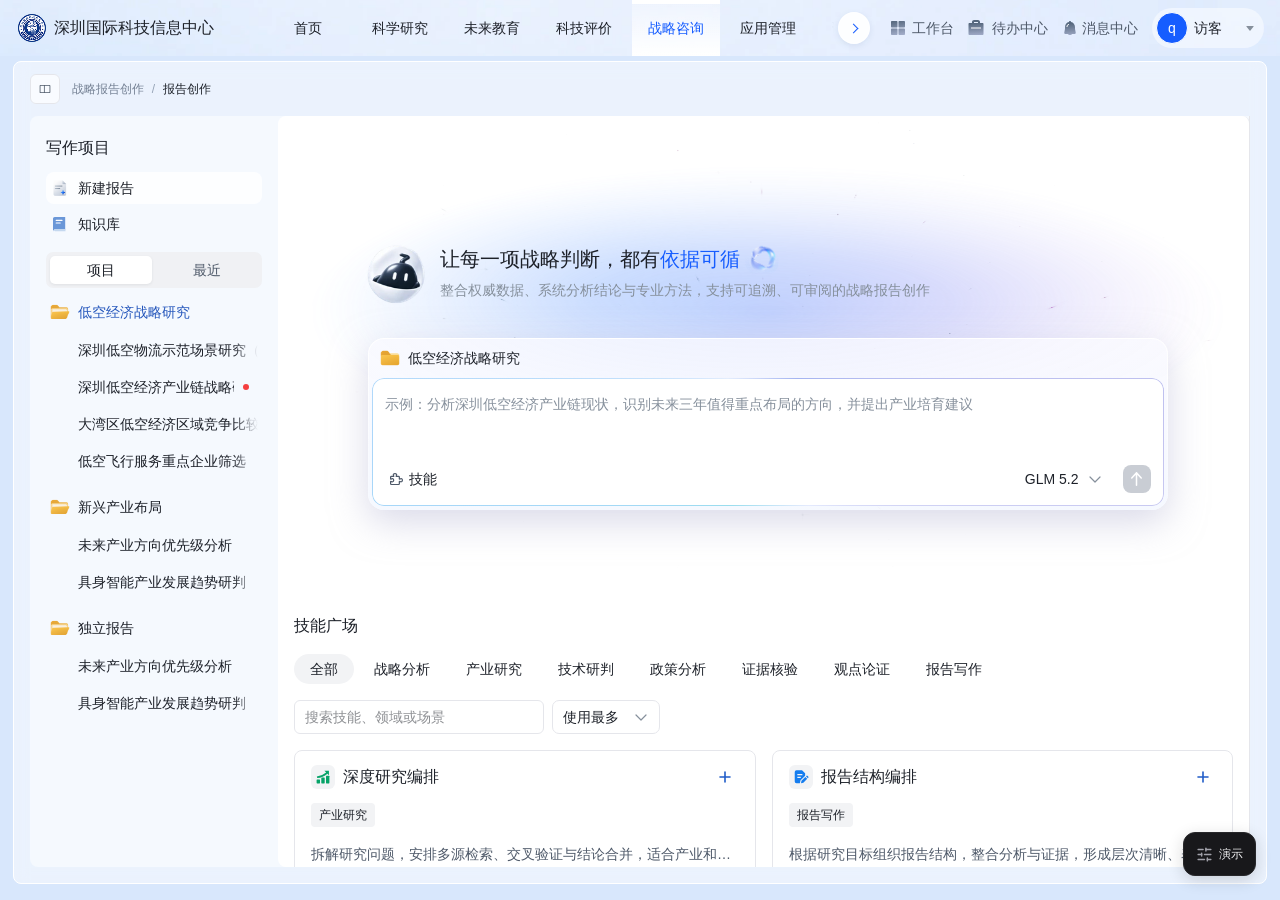
==== commit d3088ed0: "模型管理支持名称搜索和上架状态筛选并调整返回入口" ====
--- a/index.html
+++ b/index.html
@@ -7,9 +7,9 @@
     <meta name="viewport" content="width=device-width, initial-scale=1.0" />
     <title>战略咨询 · 智能创作报告｜深圳国际科技信息中心</title>
     <script src="./assets/model-registry.js?v=acac9aefc975"></script>
-    <script defer src="./assets/model-management.js?v=50a662c7a06e"></script>
+    <script defer src="./assets/model-management.js?v=cf2bc6feb898"></script>
     <script defer src="./assets/model-settings-route.js?v=9d9453cc9635"></script>
-    <link rel="stylesheet" href="./assets/model-management.css?v=1a4a1f4fd257">
+    <link rel="stylesheet" href="./assets/model-management.css?v=e953bebd59ca">
     <link rel="stylesheet" href="./assets/model-settings.css?v=d64afa337898">
     <script src="./assets/session-report-content.js?v=e255a6c7d89d"></script>
     <script src="./assets/skill-catalog.js?v=a72c9f628dfe"></script>
--- a/assets/model-management.css
+++ b/assets/model-management.css
@@ -17,7 +17,7 @@
   padding: 0 clamp(14px, 2vw, 28px) 24px;
 }
 .wm-settings button { font: inherit; cursor: pointer; }
-.wm-settings :is(button, input):focus-visible {
+.wm-settings :is(button, input, select):focus-visible {
   outline: 2px solid var(--wm-blue);
   outline-offset: 2px;
 }
@@ -34,7 +34,7 @@
 .wm-settings .wm-toolbar {
   display: flex;
   align-items: center;
-  gap: 8px;
+  gap: 12px;
   min-height: 60px;
   padding: 12px 0;
 }
@@ -63,6 +63,31 @@
 .wm-settings .wm-button:hover { background: #f5f8fd; border-color: #aabbd4; }
 .wm-settings .wm-button.wm-primary { background: var(--wm-blue); border-color: var(--wm-blue); color: white; }
 .wm-settings .wm-button.wm-primary:hover { background: #104bce; border-color: #104bce; }
+.wm-settings .wm-filters {
+  display: flex;
+  align-items: center;
+  flex-wrap: wrap;
+  gap: 8px 16px;
+  margin: 0 0 16px;
+}
+.wm-settings .wm-filters label {
+  display: inline-flex;
+  align-items: center;
+  gap: 8px;
+  color: #344861;
+}
+.wm-settings .wm-filters :is(input, select) {
+  height: 34px;
+  padding: 5px 10px;
+  border: 1px solid #cdd7e5;
+  border-radius: 6px;
+  background: white;
+  color: var(--wm-ink);
+  font: inherit;
+}
+.wm-settings .wm-filters input { width: 240px; }
+.wm-settings .wm-filters input::placeholder { color: #758398; }
+.wm-settings .wm-filters select { width: 128px; appearance: auto; }
 .wm-settings .wm-table-scroll { overflow-x: auto; border: 1px solid var(--wm-border); border-radius: 7px; }
 .wm-settings table { width: 100%; min-width: 600px; border-collapse: collapse; table-layout: fixed; text-align: left; }
 .wm-settings .wm-col-name { width: 23%; }
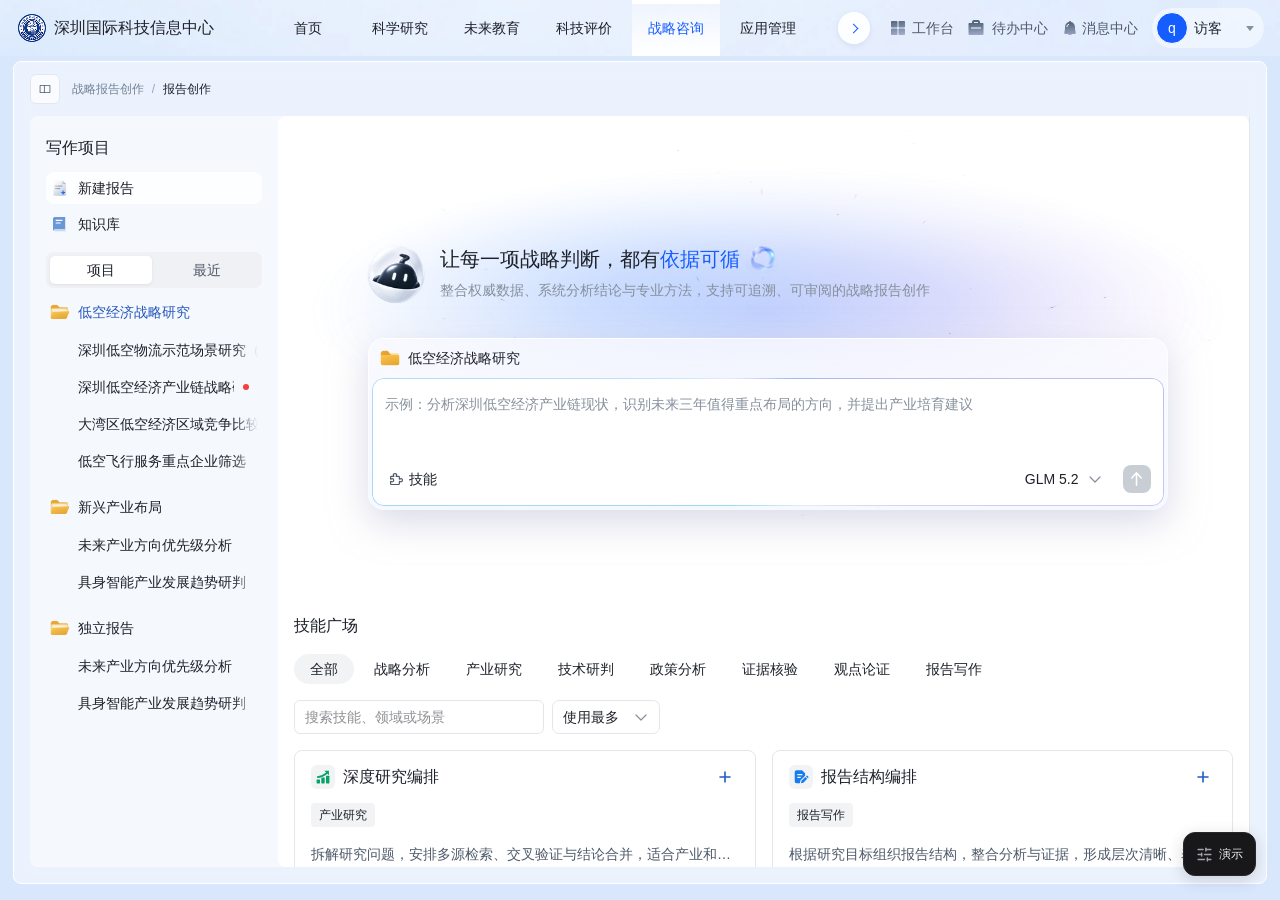
==== commit 3e0e79c1: "模型筛选支持字数计数及显式查询，新增入口移至同排" ====
--- a/index.html
+++ b/index.html
@@ -7,9 +7,9 @@
     <meta name="viewport" content="width=device-width, initial-scale=1.0" />
     <title>战略咨询 · 智能创作报告｜深圳国际科技信息中心</title>
     <script src="./assets/model-registry.js?v=acac9aefc975"></script>
-    <script defer src="./assets/model-management.js?v=cf2bc6feb898"></script>
+    <script defer src="./assets/model-management.js?v=71926f2a93bd"></script>
     <script defer src="./assets/model-settings-route.js?v=9d9453cc9635"></script>
-    <link rel="stylesheet" href="./assets/model-management.css?v=e953bebd59ca">
+    <link rel="stylesheet" href="./assets/model-management.css?v=aa4b985fc26e">
     <link rel="stylesheet" href="./assets/model-settings.css?v=d64afa337898">
     <script src="./assets/session-report-content.js?v=e255a6c7d89d"></script>
     <script src="./assets/skill-catalog.js?v=a72c9f628dfe"></script>
--- a/assets/model-management.css
+++ b/assets/model-management.css
@@ -66,16 +66,35 @@
 .wm-settings .wm-filters {
   display: flex;
   align-items: center;
-  flex-wrap: wrap;
-  gap: 8px 16px;
+  gap: clamp(8px, 1vw, 16px);
+  overflow-x: auto;
   margin: 0 0 16px;
+  padding: 3px;
 }
-.wm-settings .wm-filters label {
+.wm-settings .wm-filters label,
+.wm-settings .wm-name-filter,
+.wm-settings .wm-query-actions {
   display: inline-flex;
   align-items: center;
   gap: 8px;
+  white-space: nowrap;
   color: #344861;
 }
+.wm-settings .wm-name-filter { flex: 0 1 304px; min-width: 208px; }
+.wm-settings .wm-query-field { position: relative; flex: 1; min-width: 0; }
+.wm-settings .wm-query-count {
+  position: absolute;
+  inset-inline-end: 10px;
+  top: 50%;
+  transform: translateY(-50%);
+  pointer-events: none;
+  color: var(--wm-muted);
+  font-size: 12px;
+  font-variant-numeric: tabular-nums;
+}
+.wm-settings .wm-filters .wm-button { flex-shrink: 0; white-space: nowrap; }
+.wm-settings .wm-filters .wm-primary { margin-inline-start: auto; }
+.wm-settings .wm-query { color: var(--wm-blue); border-color: #adc6ff; }
 .wm-settings .wm-filters :is(input, select) {
   height: 34px;
   padding: 5px 10px;
@@ -85,9 +104,9 @@
   color: var(--wm-ink);
   font: inherit;
 }
-.wm-settings .wm-filters input { width: 240px; }
+.wm-settings .wm-filters input { width: 100%; padding-inline-end: 60px; }
 .wm-settings .wm-filters input::placeholder { color: #758398; }
-.wm-settings .wm-filters select { width: 128px; appearance: auto; }
+.wm-settings .wm-filters select { width: clamp(94px, 8vw, 128px); appearance: auto; }
 .wm-settings .wm-table-scroll { overflow-x: auto; border: 1px solid var(--wm-border); border-radius: 7px; }
 .wm-settings table { width: 100%; min-width: 600px; border-collapse: collapse; table-layout: fixed; text-align: left; }
 .wm-settings .wm-col-name { width: 23%; }
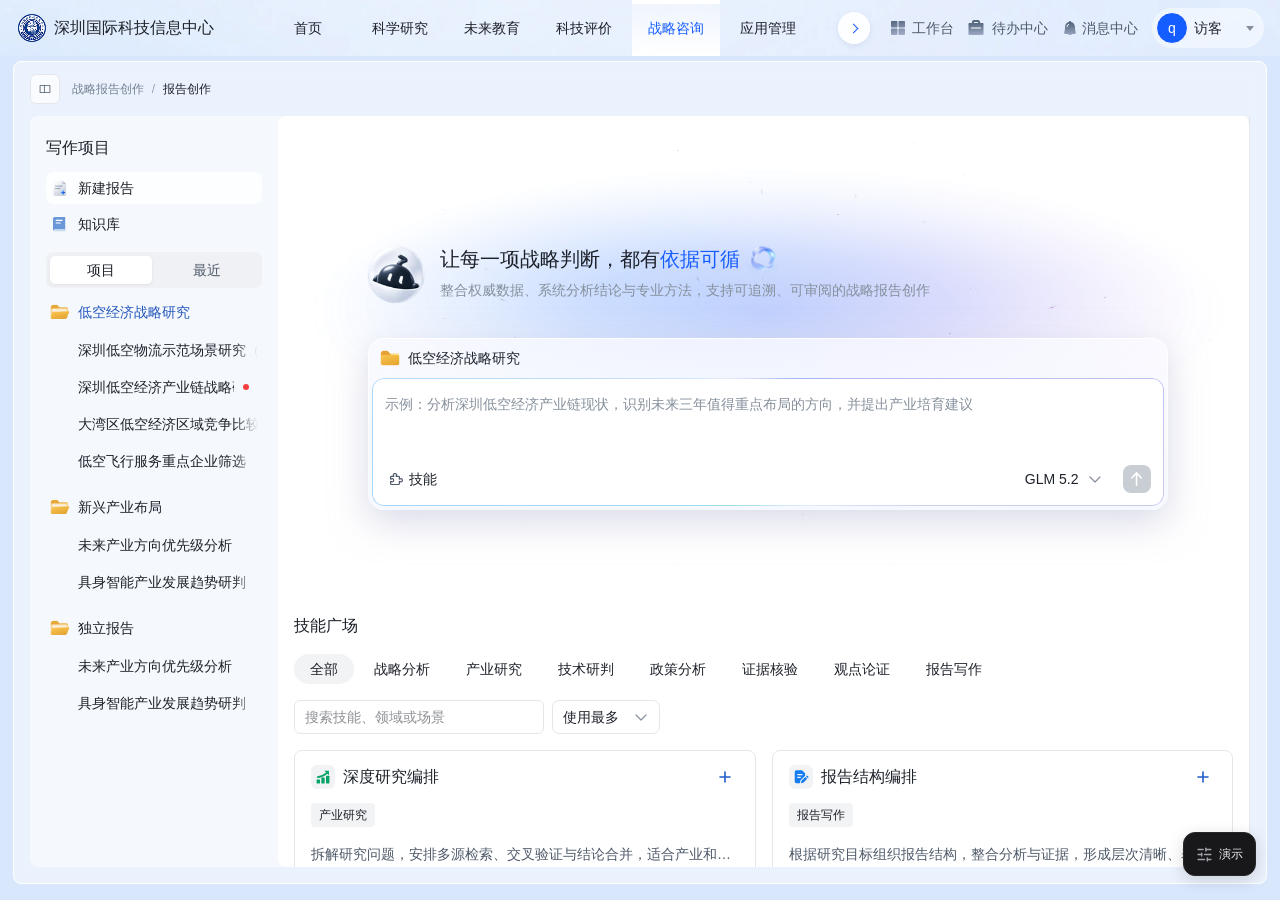
==== commit 5a19a4dc: "报告创作大纲采用居中编辑布局并保留原有生成操作" ====
--- a/index.html
+++ b/index.html
@@ -15,8 +15,8 @@
     <script src="./assets/skill-catalog.js?v=a72c9f628dfe"></script>
     <script src="./assets/session-reports.js?v=f24bbb77741a"></script>
     <script src="./assets/session-example.js?v=c5b3fd379ead"></script>
-    <script type="module" crossorigin src="./assets/home-_0B7HH4c.js?v=271691c9808b"></script>
-    <link rel="modulepreload" crossorigin href="./assets/FlowRouter-DaE8lE-W.js?v=b90302ca3113">
+    <script type="module" crossorigin src="./assets/home-_0B7HH4c.js?v=df919a28e362"></script>
+    <link rel="modulepreload" crossorigin href="./assets/FlowRouter-DaE8lE-W.js?v=c0ba99f986ec">
     <link rel="stylesheet" crossorigin href="./assets/FlowRouter-BiiN3n4-.css?v=4b60c6423805">
     <link rel="stylesheet" href="./assets/resource-libraries.css?v=59cd1330b99b">
     <link rel="stylesheet" href="./assets/skill-picker.css?v=b2ccf8cc7664">
@@ -26,7 +26,7 @@
     <link rel="stylesheet" href="./assets/portal-topbar.css?v=4dbd33f7f216">
     <link rel="stylesheet" href="./assets/portal-navigation-scroll.css?v=28cd275243b8">
     <link rel="stylesheet" href="./assets/strategy-shell.css?v=2fd53569d5f2">
-    <link rel="stylesheet" href="./assets/outline-review.css?v=1b943e0e6b43">
+    <link rel="stylesheet" href="./assets/outline-review.css?v=01c74fec99d3">
     <link rel="stylesheet" href="./assets/clarification-dock.css?v=96b7bb4806b4">
     <script defer src="./assets/portal-menu.js?v=59cfa9858699"></script>
     <script defer src="./assets/portal-navigation-scroll.js?v=41ed97416c3a"></script>
--- a/assets/outline-review.css
+++ b/assets/outline-review.css
@@ -113,3 +113,80 @@
 .cf-approved-outline {margin:0 0 12px;font-size:13px;color:#405271;}
 .cf-approved-outline summary {width:fit-content;cursor:pointer;padding:4px 0;}
 .cf-approved-outline[open] .lib-generated-outline {margin-top:6px;}
+
+/* The outline editor shares the portal header and has one scrollable transcript. */
+body:has(> #root > .outline-page) {
+  overflow: hidden;
+  background: #dae7fa;
+}
+#root:has(> .outline-page) > :not(.outline-page) { display: none; }
+#root > .outline-page {
+  position: absolute;
+  inset: calc(var(--portal-header-height, 56px) + 5px) 16px 16px;
+  display: grid;
+  grid-template-rows: 46px minmax(0, 1fr);
+  padding: 0 16px 16px;
+  border: 1px solid #ffffffeb;
+  border-radius: 12px;
+  background: #ebf2fc;
+  color: #1d2129;
+  font: 14px/1.55 -apple-system, BlinkMacSystemFont, "PingFang SC", "Microsoft YaHei", sans-serif;
+}
+.outline-page .outline-page-crumb {
+  display: flex;
+  align-items: center;
+  gap: 9px;
+  min-width: 0;
+  color: #475365;
+}
+.outline-page-crumb > [aria-hidden] { color: #b8c3d2; }
+.outline-page .outline-page-back {
+  display: inline-flex;
+  align-items: center;
+  gap: 3px;
+  padding-block: 4px;
+  border-radius: 3px;
+  color: inherit;
+  text-decoration: none;
+}
+.outline-page-back:hover { color: #165dff; }
+.outline-page-back:focus-visible { outline: 2px solid #165dff; outline-offset: 2px; }
+.outline-page .outline-stage {
+  box-sizing: border-box;
+  padding-block: 32px;
+  min-width: 0;
+  min-height: 0;
+  overflow: hidden;
+  border-radius: 8px;
+  background: #fff;
+}
+.outline-page .outline-stage > .outline-page-scroll {
+  display: block;
+  width: 100%;
+  height: 100%;
+  min-height: 0;
+  padding: 0;
+  overflow: hidden auto;
+  overscroll-behavior-y: contain;
+  scrollbar-width: thin;
+  background: transparent;
+}
+.outline-stage .outline-page-scroll.cf-history-host > .cf-conversation-history {
+  width: min(736px, calc(100% - 32px));
+  margin-inline: auto;
+  padding: 0;
+}
+.outline-page .outline-review { margin: 16px 0 0; }
+.outline-page .outline-card { border-color: #edf0f3; border-radius: 6px; }
+.outline-page .outline-card-body { padding: 20px 24px 16px; }
+.outline-page .outline-group { grid-template-columns: 70px minmax(0, 1fr); column-gap: 10px; }
+.outline-page .outline-group::before { left: 63px; }
+.outline-page .outline-add-chapter { margin-left: 80px; width: calc(100% - 80px); }
+.outline-page .outline-review .outline-name { font-weight: 500; }
+.outline-page .outline-advanced > summary svg { transform: none; }
+.outline-page .outline-advanced[open] > summary svg { transform: rotate(180deg); }
+.outline-page .outline-materials { margin-top: 16px; }
+.outline-page .outline-drop { min-height: 146px; background: #f2f3f5; }
+.outline-page .outline-footer { background: #fff; padding: 14px 16px; border-radius: 0 0 6px 6px; }
+.outline-page .outline-footer-actions { flex-wrap: wrap; }
+.outline-page .outline-footer-actions .outline-run-actions { margin-inline-start: auto; }
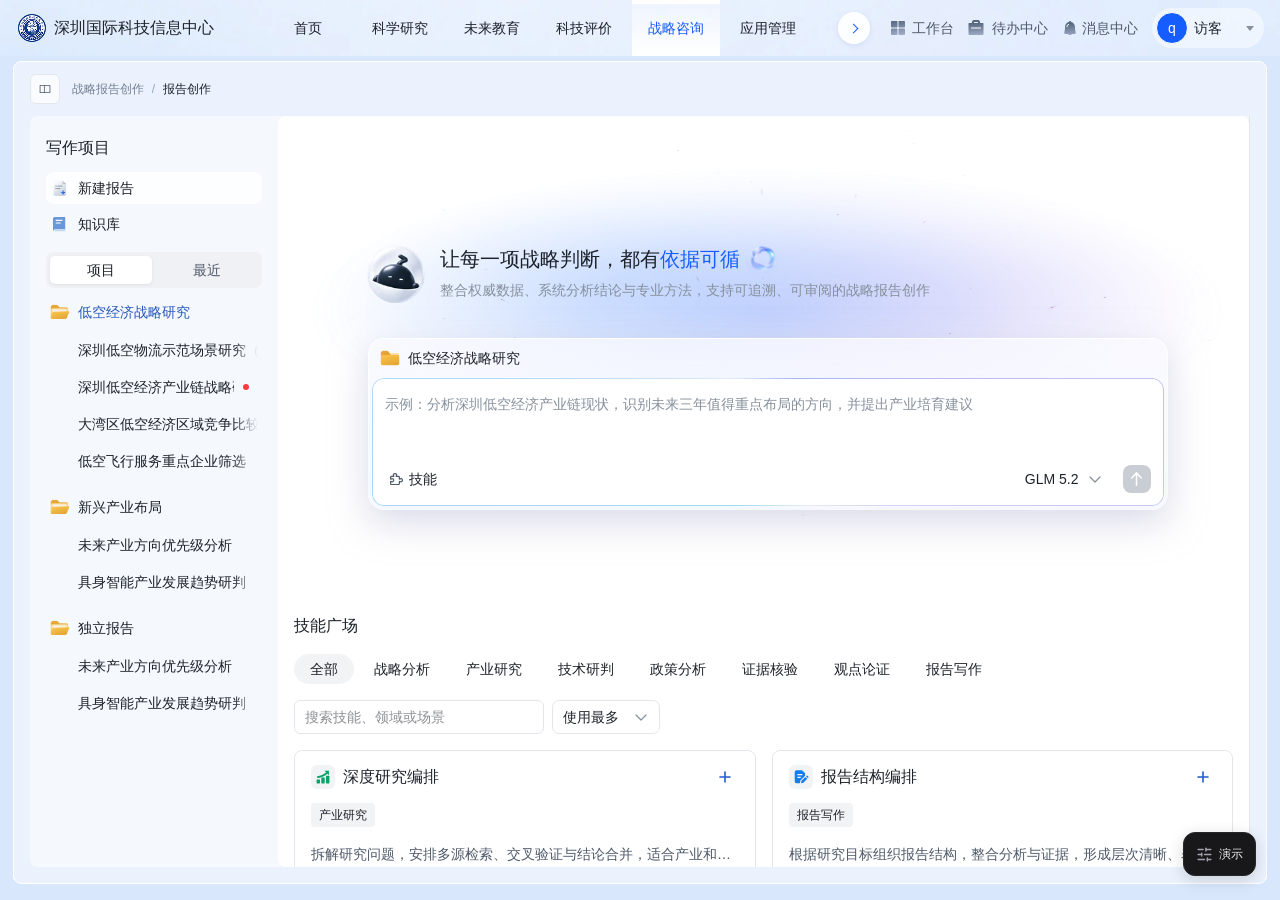
==== commit f11f53d9: "报告生成中并排展示可展开的计划进度与执行记录" ====
--- a/index.html
+++ b/index.html
@@ -15,8 +15,8 @@
     <script src="./assets/skill-catalog.js?v=a72c9f628dfe"></script>
     <script src="./assets/session-reports.js?v=f24bbb77741a"></script>
     <script src="./assets/session-example.js?v=c5b3fd379ead"></script>
-    <script type="module" crossorigin src="./assets/home-_0B7HH4c.js?v=df919a28e362"></script>
-    <link rel="modulepreload" crossorigin href="./assets/FlowRouter-DaE8lE-W.js?v=c0ba99f986ec">
+    <script type="module" crossorigin src="./assets/home-_0B7HH4c.js?v=e333d31d4019"></script>
+    <link rel="modulepreload" crossorigin href="./assets/FlowRouter-DaE8lE-W.js?v=891940547a74">
     <link rel="stylesheet" crossorigin href="./assets/FlowRouter-BiiN3n4-.css?v=4b60c6423805">
     <link rel="stylesheet" href="./assets/resource-libraries.css?v=59cd1330b99b">
     <link rel="stylesheet" href="./assets/skill-picker.css?v=b2ccf8cc7664">
@@ -25,7 +25,7 @@
     <link rel="icon" type="image/png" href="./assets/portal-brand.png">
     <link rel="stylesheet" href="./assets/portal-topbar.css?v=4dbd33f7f216">
     <link rel="stylesheet" href="./assets/portal-navigation-scroll.css?v=28cd275243b8">
-    <link rel="stylesheet" href="./assets/strategy-shell.css?v=2fd53569d5f2">
+    <link rel="stylesheet" href="./assets/strategy-shell.css?v=31c4a38dab42">
     <link rel="stylesheet" href="./assets/outline-review.css?v=01c74fec99d3">
     <link rel="stylesheet" href="./assets/clarification-dock.css?v=96b7bb4806b4">
     <script defer src="./assets/portal-menu.js?v=59cfa9858699"></script>
--- a/assets/strategy-shell.css
+++ b/assets/strategy-shell.css
@@ -45,51 +45,222 @@
 .writing-scroll-content[data-library-page]>.home-workflow-slot { display:none; }
 .workbench-library-view { min-height:0; min-width:0; overflow:auto; overscroll-behavior:contain; padding:clamp(18px,2.4vw,36px); }
 .workbench-library-view > .lib-panel { max-width:1260px; margin-inline:auto; }
-.generation-workspace { min-height:0; display:grid; grid-template-columns:minmax(0,1fr); background:#fff; }
-.generation-workspace[data-process=true] { grid-template-columns:minmax(0,1fr) minmax(0,1fr); }
-.generation-thread, .generation-process { overflow:auto; min-width:0; padding:clamp(20px,2.3vw,40px); overscroll-behavior:contain; }
-.generation-thread-inner { max-width:740px; margin:0 auto; }
-.generation-query { width:fit-content; max-width:90%; margin:0 0 28px auto; padding:10px 16px; background:#f1f4f8; border-radius:12px 12px 3px 12px; white-space:pre-wrap; overflow-wrap:anywhere; }
-.generation-message { display:flex; align-items:baseline; gap:8px; margin:20px 0 14px; }
-.generation-mark { flex:none; align-self:flex-start; display:grid; place-items:center; width:22px; height:22px; border-radius:50%; color:#fff; background:#315be9; }
-.generation-outline,.generation-plan { border:1px solid #e1e6ee; border-radius:8px; }
-.generation-outline summary { display:flex; align-items:center; gap:10px; cursor:pointer; padding:10px 14px; background:#f5f6f8; border-radius:inherit; list-style:none; }
-.generation-outline summary::-webkit-details-marker { display:none; }
-.generation-outline summary::after { content:'⌄'; color:#738095; }
-.generation-outline[open] summary::after { transform:rotate(180deg); }
-.generation-confirmed { margin-left:auto; color:#137349; background:#e4f5ea; padding:2px 7px; border-radius:4px; font-size:12px; }
-.generation-outline-body { padding:12px 18px; overflow-wrap:anywhere; }
-.generation-outline-body :is(ol,ul) { padding-left:21px; margin:4px 0; }
-.generation-outline-body ol { list-style:decimal; }
-.generation-outline-body ul { list-style:disc; }
-.generation-status { display:inline-flex; align-items:center; gap:8px; border:0; border-radius:22px; background:#eef3ff; color:#324d8f; padding:6px 12px; text-align:left; font:inherit; font-size:13px; cursor:pointer; }
-.generation-caret { font-size:18px; line-height:1; }
-.generation-spinner { flex:none; width:12px; height:12px; border:2px solid #d0dcfc; border-top-color:#365bdb; border-radius:50%; animation:generation-spin 1.2s linear infinite; }
-@keyframes generation-spin { to {transform:rotate(360deg)} }
-@media(prefers-reduced-motion:reduce){.generation-spinner {animation:none;}}
-.generation-plan { margin-top:22px; padding:14px 16px; }
-.generation-meter-label { display:flex; align-items:center; justify-content:space-between; gap:10px; font-size:13px; }
-.generation-meter-label span { color:#6b778b; font-variant-numeric:tabular-nums; }
-.generation-plan progress { width:100%; height:4px; display:block; margin:10px 0 8px; border:0; border-radius:10px; appearance:none; background:#edf1f8; color:#476be2; }
-.generation-plan progress::-webkit-progress-bar { border-radius:10px; background:#edf1f8; }
-.generation-plan progress::-webkit-progress-value { border-radius:10px; background:#476be2; }
-.generation-plan progress::-moz-progress-bar { background:#476be2; }
-.generation-chapters { list-style:none; padding:0; margin:0; }
-.generation-chapters li { display:grid; grid-template-columns:14px minmax(0,1fr) auto; align-items:baseline; gap:7px; padding:6px 0; font-size:13px; overflow-wrap:anywhere; }
-.generation-chapters small,.generation-note { color:#627086; font-size:12px; }
-.generation-note { margin-top:12px; }
-.generation-dot { align-self:center; width:12px; height:12px; border:1px solid #c8d2e1; border-radius:50%; display:grid; place-content:center; font-size:9px; }
-.generation-chapters [data-state=current] .generation-dot { border:3px solid #5676de; }
-.generation-chapters [data-state=done] .generation-dot { background:#169b60; color:white; border-color:#169b60; }
-.generation-process { display:flex; flex-direction:column; border-left:1px solid #e2e7ee; padding-top:22px; }
-.generation-process > header { display:flex; align-items:center; justify-content:space-between; border-bottom:1px solid #e7eaf0; padding-bottom:10px; }
-.generation-close { color:#697689; font-size:22px; line-height:28px; width:30px; cursor:pointer; border:0; border-radius:5px; background:transparent; }
-.generation-close:hover { background:#f0f4fa; }
-.generation-starting { flex:1; display:flex; justify-content:center; align-items:center; flex-direction:column; gap:4px; color:#657287; }
-.generation-loading-dots { color:#3a61de; letter-spacing:3px; font-weight:700; font-size:19px; }
-.generation-process-log section { border-left:2px solid #d7e4dc; padding:1px 0 8px 14px; margin:16px 0; }
-.generation-process-log section[data-current=true] { border-color:#5377e2; }
-.generation-process-log small { color:#50735c; }
-.generation-process-log section[data-current=true] small { color:#3657c5; }
-.generation-process-log h3 { font-size:14px; margin:3px 0; }
-.generation-process-log p { font-size:13px; color:#616f83; white-space:pre-line; overflow-wrap:anywhere; margin:0; }
+/* Generation uses the outline page header and keeps each transcript independently scrollable. */
+.generation-stage > .generation-workspace {
+  display: grid;
+  grid-template: minmax(0, 1fr) / minmax(0, 1fr);
+  height: 100%;
+  min-width: 0;
+  color: #1d2129;
+  font-size: 14px;
+  line-height: 1.55;
+}
+.generation-workspace[data-process="true"] { grid-template-columns: repeat(2, minmax(0, 1fr)); }
+.generation-workspace *, .generation-workspace *::before, .generation-workspace *::after { box-sizing: border-box; }
+.generation-thread, .generation-process {
+  min-width: 0;
+  min-height: 0;
+  overflow: hidden auto;
+  overscroll-behavior-y: contain;
+  scrollbar-width: thin;
+  scrollbar-color: #dce1e9 transparent;
+}
+.generation-thread { padding: 2px 8.6% 16px; }
+.generation-thread-inner { max-width: 740px; margin-inline: auto; overflow-wrap: anywhere; }
+.generation-query {
+  position: relative;
+  width: fit-content;
+  max-width: calc(100% - 32px);
+  margin: 0 30px 22px auto;
+  padding: 8px 14px;
+  border-radius: 4px;
+  background: #f2f3f5;
+  white-space: pre-wrap;
+}
+.generation-query::after {
+  content: "";
+  position: absolute;
+  top: 0;
+  left: calc(100% + 8px);
+  width: 22px;
+  height: 22px;
+  border-radius: 50%;
+  background: #eaf1ff url("data:image/svg+xml,%3Csvg xmlns='http://www.w3.org/2000/svg' viewBox='0 0 20 20' fill='none' stroke='%23365fff' stroke-width='1.5'%3E%3Ccircle cx='10' cy='6.4' r='3.1'/%3E%3Cpath d='M4.3 16.4c.4-3 2.5-4.6 5.7-4.6s5.3 1.6 5.7 4.6'/%3E%3C/svg%3E") center / 15px no-repeat;
+}
+.generation-message { display: flex; align-items: flex-start; gap: 8px; margin: 20px 0; }
+.generation-mark {
+  flex: none;
+  width: 22px;
+  height: 22px;
+  object-fit: contain;
+}
+.generation-outline, .generation-plan { border: 1px solid #e5e6eb; border-radius: 5px; background: #fff; }
+.generation-workspace summary { cursor: pointer; list-style: none; }
+.generation-workspace summary::-webkit-details-marker { display: none; }
+.generation-outline > summary, .generation-plan-head {
+  display: flex;
+  align-items: center;
+  gap: 12px;
+  min-height: 36px;
+  padding: 6px 15px;
+  border-radius: inherit;
+  background: #f2f3f5;
+  font-weight: 600;
+}
+.generation-outline[open] > summary, .generation-plan[open] > summary { border-radius: 4px 4px 0 0; }
+.generation-outline > summary { min-height: 39px; }
+.generation-confirmed {
+  margin-left: auto;
+  padding: 2px 9px;
+  border-radius: 4px;
+  background: #00ad42;
+  color: #fff;
+  font-size: 12px;
+  white-space: nowrap;
+}
+.generation-outline-body { padding: 12px 16px; }
+.generation-outline-body :is(ol, ul) { padding-left: 22px; margin: 4px 0; }
+.generation-outline-body ol { list-style: decimal; }
+.generation-outline-body ul { list-style: disc; }
+.generation-caret {
+  display: inline-block;
+  flex: none;
+  width: 7px;
+  height: 7px;
+  margin: -3px 3px 0;
+  border-right: 1.5px solid currentColor;
+  border-bottom: 1.5px solid currentColor;
+  color: #738095;
+  font-size: 0;
+  transform: rotate(45deg);
+}
+.generation-workspace details[open] > summary > .generation-caret { margin-top: 3px; transform: rotate(225deg); }
+.generation-plan { margin-top: 26px; }
+.generation-progress-count { margin-left: auto; color: #596579; font-variant-numeric: tabular-nums; font-size: 13px; }
+.generation-chapters { list-style: none; margin: 0; padding: 5px 15px; }
+.generation-chapters li {
+  position: relative;
+  display: grid;
+  grid-template-columns: 15px minmax(0, 1fr) auto;
+  align-items: start;
+  gap: 8px;
+  min-height: 30px;
+  padding-block: 5px;
+  font-size: 13px;
+}
+.generation-chapters li:not(:last-child)::before {
+  content: "";
+  position: absolute;
+  left: 7px;
+  top: 15px;
+  bottom: -11px;
+  width: 1px;
+  background: #dfe3ea;
+}
+.generation-chapters li[data-state="done"]::before { background: #0ab446; }
+.generation-chapters small { padding-top: 1px; color: #788396; font-size: 11px; }
+.generation-dot {
+  position: relative;
+  display: grid;
+  place-items: center;
+  width: 15px;
+  height: 15px;
+  margin-top: 2px;
+  border: 1px solid #e1e4e9;
+  border-radius: 50%;
+  background: #f5f6f8;
+  font: 600 10px/1 sans-serif;
+}
+.generation-chapters [data-state="done"] .generation-dot { border-color: #00ad42; background: #00ad42; color: white; }
+.generation-chapters [data-state="current"] .generation-dot { border-color: #165dff; background: #165dff; color: #fff; }
+.generation-chapters [data-state="current"] .generation-dot { font-size: 6px; }
+.generation-status {
+  display: flex;
+  align-items: center;
+  gap: 7px;
+  width: 100%;
+  min-height: 34px;
+  padding: 7px 15px;
+  border: 0;
+  border-top: 1px solid #eceef2;
+  border-radius: 0 0 4px 4px;
+  background: #fff;
+  color: #536176;
+  font: inherit;
+  font-size: 12px;
+  text-align: left;
+  cursor: pointer;
+}
+.generation-status:hover { background: #f6f8fc; color: #165dff; }
+.generation-status .generation-caret { margin: 0 0 0 auto; transform: rotate(-45deg); }
+.generation-spinner { flex: none; width: 7px; height: 7px; border-radius: 50%; background: #356bff; }
+.generation-process {
+  border-left: 1px solid #d8dce3;
+  padding: 0 clamp(18px, 2vw, 40px) 12px;
+  color: #4e5969;
+}
+.generation-process[hidden] { display: none; }
+.generation-process > header {
+  position: sticky;
+  top: 0;
+  z-index: 1;
+  display: flex;
+  align-items: center;
+  justify-content: space-between;
+  gap: 12px;
+  min-height: 29px;
+  border-bottom: 1px solid #e5e6eb;
+  background: #fff;
+}
+.generation-close {
+  width: 28px;
+  height: 26px;
+  margin-right: -5px;
+  border: 0;
+  border-radius: 4px;
+  color: #86909c;
+  background: transparent;
+  font: 20px/1 sans-serif;
+  cursor: pointer;
+}
+.generation-close:hover { color: #165dff; background: #f2f5fb; }
+.generation-process-summary, .generation-activity-body {
+  margin: 0 0 5px 8px;
+  padding-left: 10px;
+  border-left: 2px solid #dde1e8;
+  color: #697586;
+  white-space: pre-line;
+  overflow-wrap: anywhere;
+}
+.generation-process-summary p, .generation-activity-body p { margin: 0; }
+.generation-process-summary p + p { margin-top: 3px; }
+.generation-activity-body :is(ol, ul) { margin: 4px 0; padding-left: 20px; }
+.generation-activity-body ol { list-style: decimal; }
+.generation-activity-body ul { list-style: disc; }
+.generation-process-log { padding-top: 2px; }
+.generation-activity > summary {
+  display: flex;
+  align-items: center;
+  gap: 7px;
+  min-height: 35px;
+  padding: 4px 0;
+  color: #303b4a;
+}
+.generation-activity > summary:hover { color: #165dff; }
+.generation-activity-state {
+  flex: none;
+  color: #19894e;
+  font-size: 12px;
+}
+.generation-activity[data-current="true"] .generation-activity-state { color: #2363eb; }
+.generation-activity-title { min-width: 0; overflow-wrap: anywhere; font-weight: 550; }
+.generation-activity-body { margin: 0 0 6px 7px; font-size: 13px; }
+.generation-executing { display: flex; align-items: center; gap: 10px; margin: 12px 0 0; color: #687487; font-size: 13px; }
+.generation-executing::before {
+  content: "";
+  flex: none;
+  width: 32px;
+  height: 10px;
+  background: radial-gradient(circle, #356bff 0 2.7px, transparent 3.2px) 0 center / 8px 8px repeat-x;
+}
+.generation-workspace :is(button, summary):focus-visible { outline: 2px solid #165dff; outline-offset: -2px; }
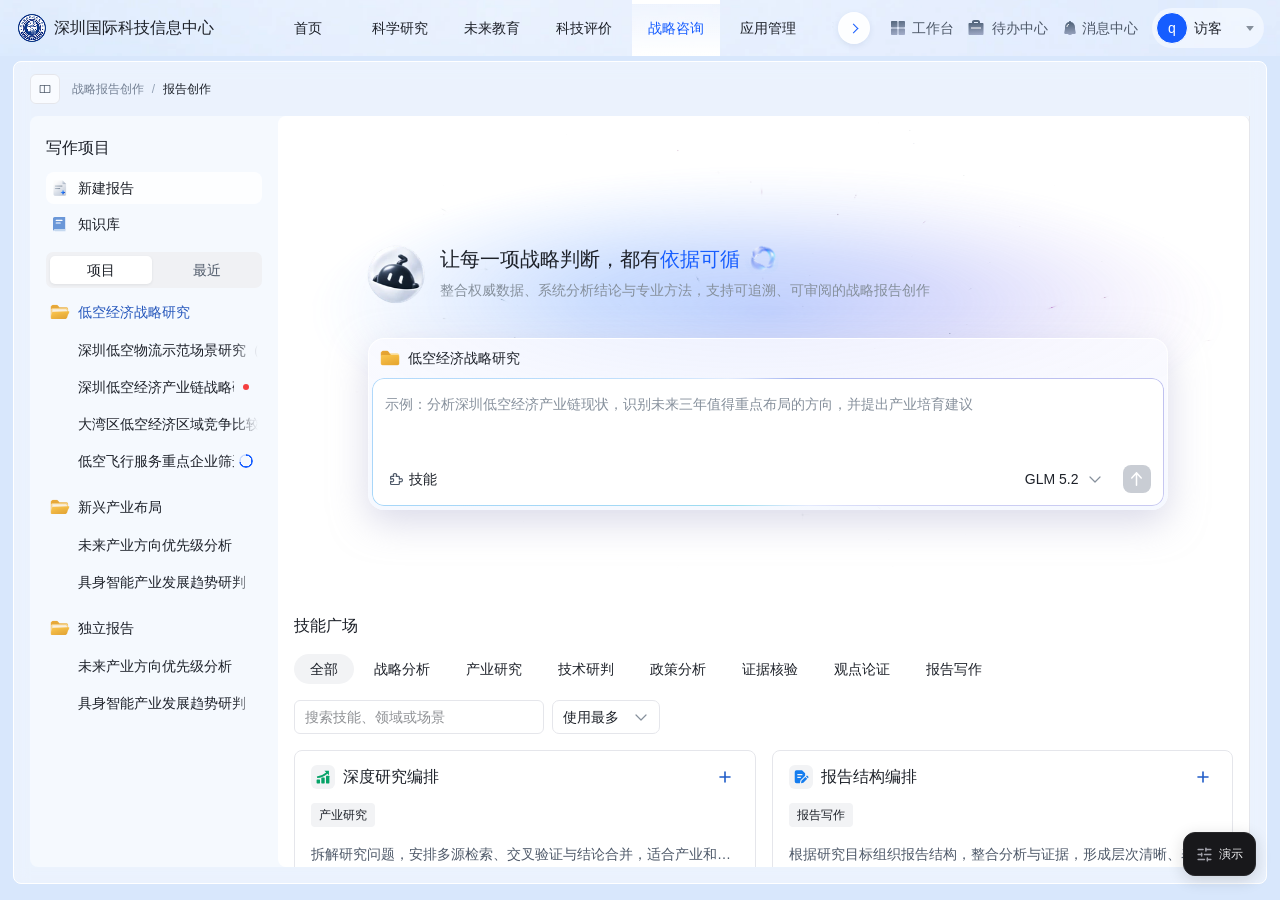
==== commit f93332c6: "按会话进度从侧栏直接打开报告详情或生成页" ====
--- a/index.html
+++ b/index.html
@@ -13,10 +13,10 @@
     <link rel="stylesheet" href="./assets/model-settings.css?v=d64afa337898">
     <script src="./assets/session-report-content.js?v=e255a6c7d89d"></script>
     <script src="./assets/skill-catalog.js?v=a72c9f628dfe"></script>
-    <script src="./assets/session-reports.js?v=f24bbb77741a"></script>
-    <script src="./assets/session-example.js?v=c5b3fd379ead"></script>
-    <script type="module" crossorigin src="./assets/home-_0B7HH4c.js?v=e333d31d4019"></script>
-    <link rel="modulepreload" crossorigin href="./assets/FlowRouter-DaE8lE-W.js?v=891940547a74">
+    <script src="./assets/session-reports.js?v=22b53e51f747"></script>
+    <script src="./assets/session-example.js?v=15045f7bcce0"></script>
+    <script type="module" crossorigin src="./assets/home-_0B7HH4c.js?v=e320cb10d3e8"></script>
+    <link rel="modulepreload" crossorigin href="./assets/FlowRouter-DaE8lE-W.js?v=a4a6660db1d0">
     <link rel="stylesheet" crossorigin href="./assets/FlowRouter-BiiN3n4-.css?v=4b60c6423805">
     <link rel="stylesheet" href="./assets/resource-libraries.css?v=59cd1330b99b">
     <link rel="stylesheet" href="./assets/skill-picker.css?v=b2ccf8cc7664">
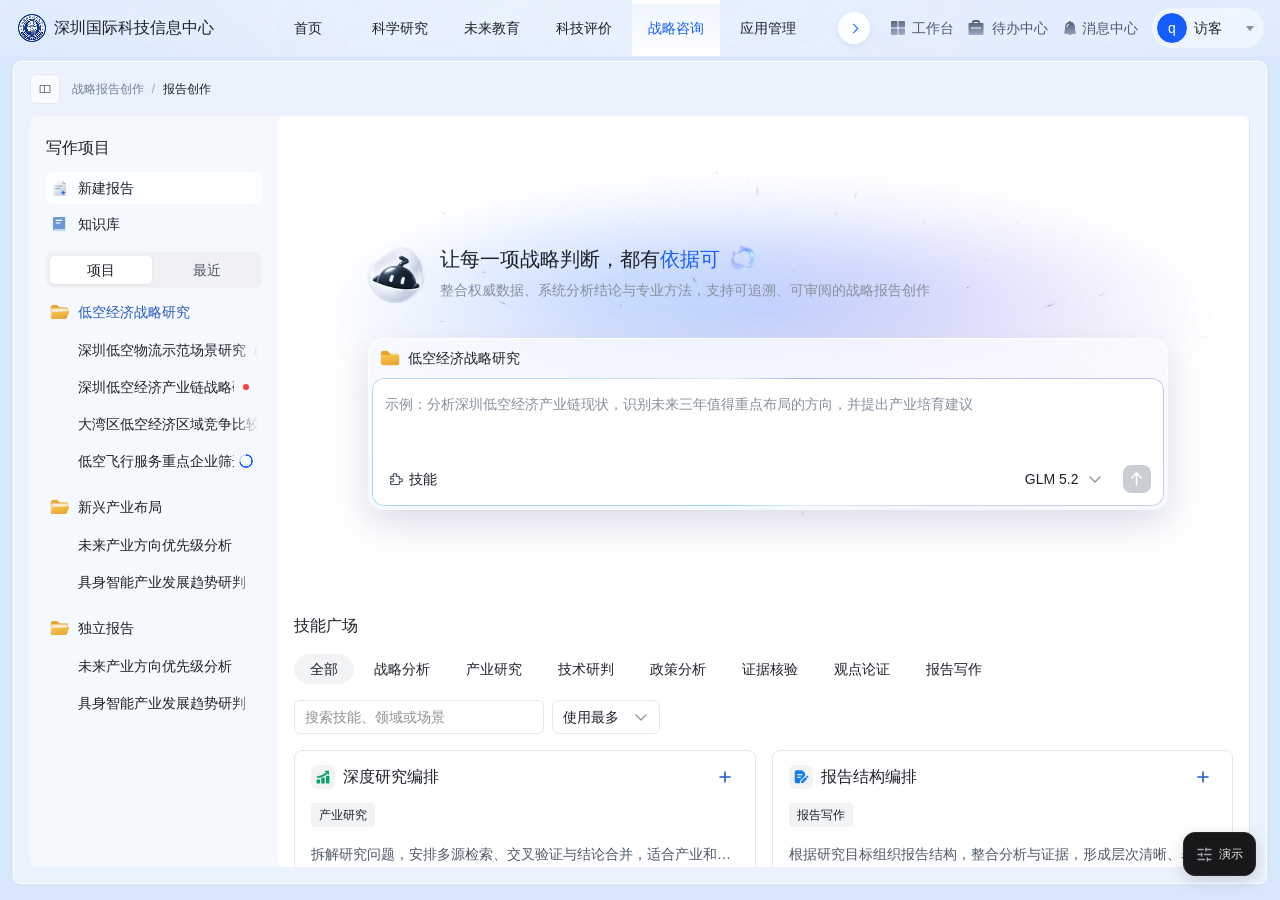
==== commit ea53f1d5: "在大纲生成和编辑时保留写作项目侧栏" ====
--- a/index.html
+++ b/index.html
@@ -15,8 +15,8 @@
     <script src="./assets/skill-catalog.js?v=a72c9f628dfe"></script>
     <script src="./assets/session-reports.js?v=22b53e51f747"></script>
     <script src="./assets/session-example.js?v=15045f7bcce0"></script>
-    <script type="module" crossorigin src="./assets/home-_0B7HH4c.js?v=e320cb10d3e8"></script>
-    <link rel="modulepreload" crossorigin href="./assets/FlowRouter-DaE8lE-W.js?v=a4a6660db1d0">
+    <script type="module" crossorigin src="./assets/home-_0B7HH4c.js?v=81960c7abc9b"></script>
+    <link rel="modulepreload" crossorigin href="./assets/FlowRouter-DaE8lE-W.js?v=d2722a88872b">
     <link rel="stylesheet" crossorigin href="./assets/FlowRouter-BiiN3n4-.css?v=4b60c6423805">
     <link rel="stylesheet" href="./assets/resource-libraries.css?v=59cd1330b99b">
     <link rel="stylesheet" href="./assets/skill-picker.css?v=b2ccf8cc7664">
@@ -26,7 +26,7 @@
     <link rel="stylesheet" href="./assets/portal-topbar.css?v=4dbd33f7f216">
     <link rel="stylesheet" href="./assets/portal-navigation-scroll.css?v=28cd275243b8">
     <link rel="stylesheet" href="./assets/strategy-shell.css?v=31c4a38dab42">
-    <link rel="stylesheet" href="./assets/outline-review.css?v=01c74fec99d3">
+    <link rel="stylesheet" href="./assets/outline-review.css?v=695848738609">
     <link rel="stylesheet" href="./assets/clarification-dock.css?v=96b7bb4806b4">
     <script defer src="./assets/portal-menu.js?v=59cfa9858699"></script>
     <script defer src="./assets/portal-navigation-scroll.js?v=41ed97416c3a"></script>
--- a/assets/outline-review.css
+++ b/assets/outline-review.css
@@ -132,7 +132,7 @@
   color: #1d2129;
   font: 14px/1.55 -apple-system, BlinkMacSystemFont, "PingFang SC", "Microsoft YaHei", sans-serif;
 }
-.outline-page .outline-page-crumb {
+.outline-page-crumb {
   display: flex;
   align-items: center;
   gap: 9px;
@@ -140,7 +140,7 @@
   color: #475365;
 }
 .outline-page-crumb > [aria-hidden] { color: #b8c3d2; }
-.outline-page .outline-page-back {
+.outline-page-back {
   display: inline-flex;
   align-items: center;
   gap: 3px;
@@ -160,18 +160,13 @@
   border-radius: 8px;
   background: #fff;
 }
-.outline-page .outline-stage > .outline-page-scroll {
-  display: block;
-  width: 100%;
-  height: 100%;
-  min-height: 0;
-  padding: 0;
-  overflow: hidden auto;
-  overscroll-behavior-y: contain;
-  scrollbar-width: thin;
-  background: transparent;
+.clarification-workspace:has(.outline-editor) {
+  inset: 32px 0;
+  width: auto;
+  transform: none;
 }
-.outline-stage .outline-page-scroll.cf-history-host > .cf-conversation-history {
+.clarification-workspace:has(.outline-editor) > .white-clarification-dock { display: none; }
+.outline-editor.cf-history-host > .cf-conversation-history {
   width: min(736px, calc(100% - 32px));
   margin-inline: auto;
   padding: 0;
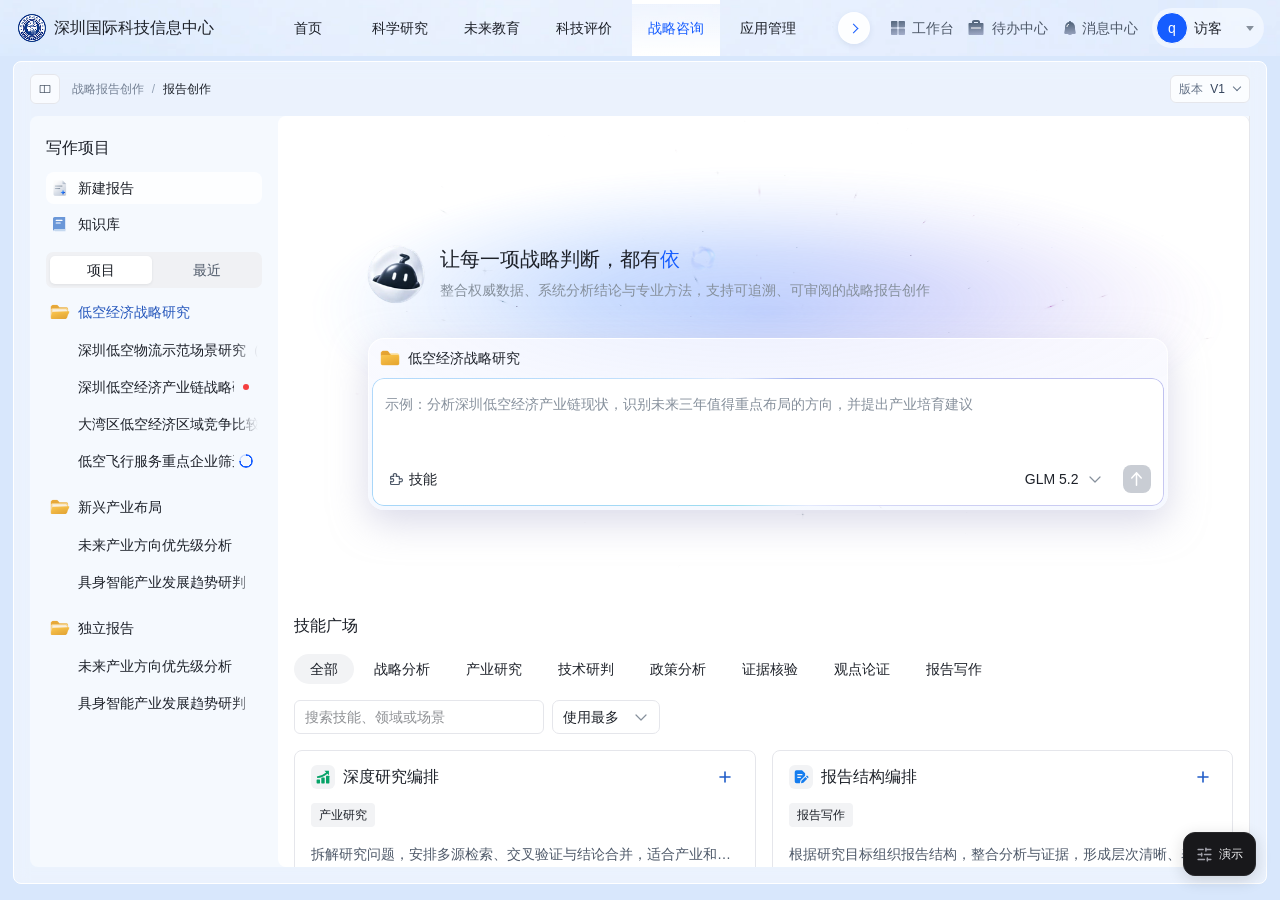
==== commit 3a768b34: "在各版报告工作台首页增加统一版本选择，并保留本版首页导航" ====
--- a/index.html
+++ b/index.html
@@ -15,8 +15,8 @@
     <script src="./assets/skill-catalog.js?v=a72c9f628dfe"></script>
     <script src="./assets/session-reports.js?v=22b53e51f747"></script>
     <script src="./assets/session-example.js?v=15045f7bcce0"></script>
-    <script type="module" crossorigin src="./assets/home-_0B7HH4c.js?v=81960c7abc9b"></script>
-    <link rel="modulepreload" crossorigin href="./assets/FlowRouter-DaE8lE-W.js?v=d2722a88872b">
+    <script type="module" crossorigin src="./assets/home-_0B7HH4c.js?v=a317591498a5"></script>
+    <link rel="modulepreload" crossorigin href="./assets/FlowRouter-DaE8lE-W.js?v=e7d7498af5c2">
     <link rel="stylesheet" crossorigin href="./assets/FlowRouter-BiiN3n4-.css?v=4b60c6423805">
     <link rel="stylesheet" href="./assets/resource-libraries.css?v=59cd1330b99b">
     <link rel="stylesheet" href="./assets/skill-picker.css?v=b2ccf8cc7664">
@@ -30,6 +30,7 @@
     <link rel="stylesheet" href="./assets/clarification-dock.css?v=96b7bb4806b4">
     <script defer src="./assets/portal-menu.js?v=59cfa9858699"></script>
     <script defer src="./assets/portal-navigation-scroll.js?v=41ed97416c3a"></script>
+    <link rel="stylesheet" href="./preview-versions.css?v=577339e8783f">
     <link rel="stylesheet" href="./assets/workspace-navigation.css?v=ef19a377187b">
     <link rel="stylesheet" href="./assets/writing-projects.css?v=554077d0253b">
     <link rel="stylesheet" href="./assets/report-composer-layout.css?v=b2a1b7ce0a19">
@@ -38,13 +39,13 @@
   <header class="site-header topbar" id="siteHeader">
     <div class="header-inner">
       <div class="brand-lockup">
-        <a class="brand-home" href="https://icapk.github.io/gkx-ai-strategy-portal/" aria-label="返回深圳国际科技信息中心首页">
+        <a class="brand-home" href="./" aria-label="返回当前版本的工作台首页">
           <img src="assets/portal-brand.png" width="28" height="28" alt="">
           <span>深圳国际科技信息中心</span>
         </a>
       </div>
       <nav class="desktop-nav" id="desktopNav" aria-label="主导航">
-        <a class="nav-trigger portal-glass-tab home-nav-trigger" href="https://icapk.github.io/gkx-ai-strategy-portal/">首页</a>
+        <a class="nav-trigger portal-glass-tab home-nav-trigger" href="./">首页</a>
         <button class="nav-trigger portal-glass-tab" type="button" data-portal-group="research" aria-controls="megaMenu" aria-expanded="false">科学研究</button>
         <button class="nav-trigger portal-glass-tab" type="button" data-portal-group="education" aria-controls="megaMenu" aria-expanded="false">未来教育</button>
         <button class="nav-trigger portal-glass-tab" type="button" data-portal-group="evaluation" aria-controls="megaMenu" aria-expanded="false">科技评价</button>
--- a/preview-versions.css
+++ b/preview-versions.css
@@ -0,0 +1,53 @@
+.workspace-crumb-row:has(> .preview-version-picker) {
+  align-self: stretch;
+}
+
+.preview-version-picker {
+  position: relative;
+  display: inline-flex;
+  align-items: center;
+  flex: none;
+  margin-inline-start: auto;
+  color: #35455d;
+  font-size: 12px;
+  line-height: 18px;
+}
+
+.preview-version-picker > span {
+  position: absolute;
+  inset-inline-start: 9px;
+  color: #657388;
+  pointer-events: none;
+}
+
+.preview-version-picker::after {
+  position: absolute;
+  inset-inline-end: 10px;
+  width: 6px;
+  height: 6px;
+  border: solid #657388;
+  border-width: 0 1.5px 1.5px 0;
+  transform: translateY(-2px) rotate(45deg);
+  pointer-events: none;
+  content: "";
+}
+
+.preview-version-picker > select {
+  appearance: none;
+  box-sizing: border-box;
+  height: 28px;
+  padding: 0 24px 0 39px;
+  border: 1px solid var(--color-border, #d9dfe8);
+  border-radius: 6px;
+  background: rgb(255 255 255 / 78%);
+  color: inherit;
+  font: inherit;
+  font-weight: 500;
+  cursor: pointer;
+}
+
+.preview-version-picker > select:hover { background: white; }
+.preview-version-picker > select:focus-visible {
+  outline: 2px solid var(--color-primary, #2867ed);
+  outline-offset: 2px;
+}
